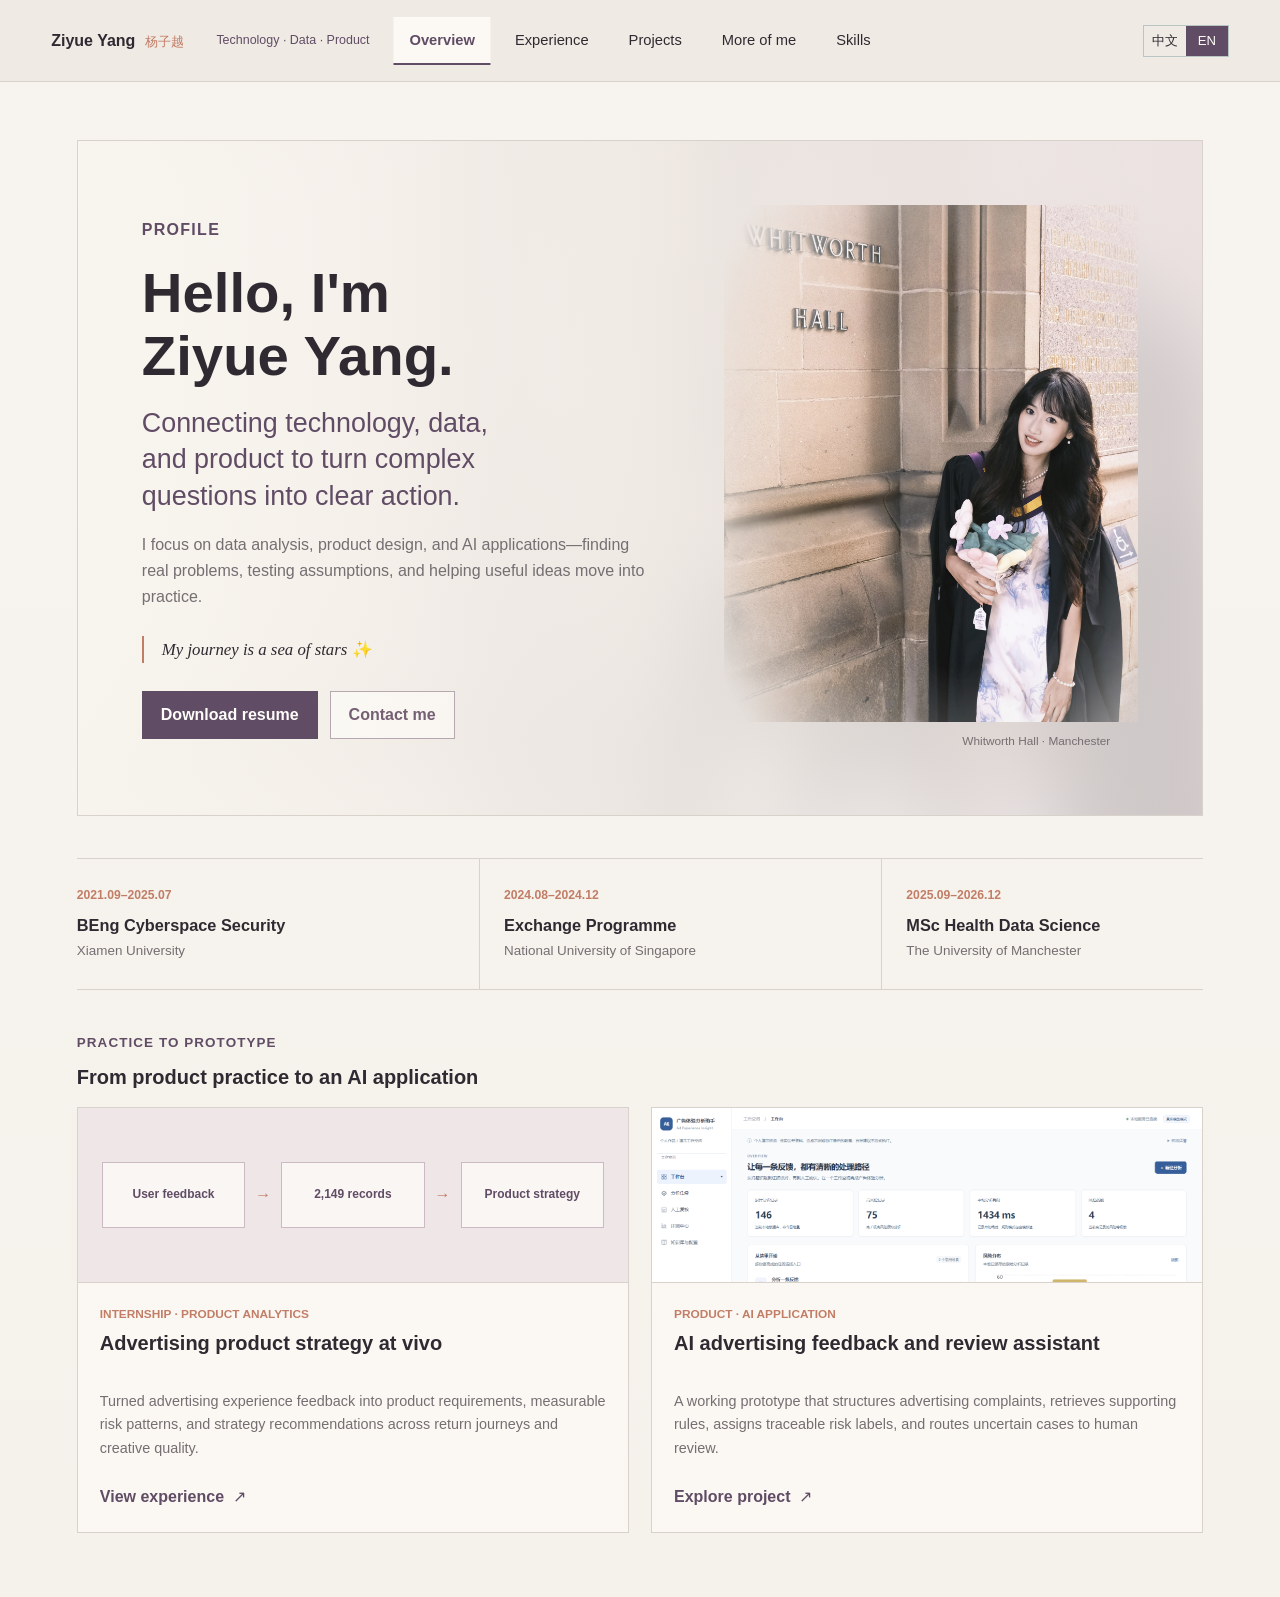
==== index.html @ f7ac64da "Publish personal portfolio" ====
<!doctype html>
<html lang="en">
<head>
  <meta charset="utf-8">
  <meta name="viewport" content="width=device-width, initial-scale=1">
  <meta name="description" content="Ziyue Yang's bilingual portfolio in data science, product analytics, and AI applications.">
  <title>Ziyue Yang | Data & Product Portfolio</title>
  <link rel="stylesheet" href="styles.css?v=20261111-6">
</head>
<body>
  <a class="skip-link" href="#main" data-i18n="skip">Skip to content</a>
  <div class="app-shell">
    <header class="profile-rail site-header">
      <div class="identity-block">
        <div><p class="name">Ziyue Yang</p><p class="name-zh">杨子越</p></div>
      </div>
      <p class="role" data-i18n="railRole">Technology · Data · Product</p>
      <nav class="module-nav" aria-label="Portfolio sections">
        <button class="is-active" type="button" data-view-target="overview"><span>01</span><strong data-i18n="navOverview">Overview</strong></button>
        <button type="button" data-view-target="experience"><span>02</span><strong data-i18n="navExperience">Experience</strong></button>
        <button type="button" data-view-target="projects"><span>03</span><strong data-i18n="navProjects">Projects</strong></button>
        <button type="button" data-view-target="capabilities"><span>04</span><strong data-i18n="navCapabilities">Capabilities</strong></button>
        <button type="button" data-view-target="about"><span>05</span><strong data-i18n="navAbout">Skills</strong></button>
      </nav>
      <div class="rail-footer">
        <div class="language-switch" role="group" aria-label="Language">
          <button type="button" data-language="zh">中文</button>
          <button type="button" data-language="en" class="is-active">EN</button>
        </div>
      </div>
      <button class="menu-button" type="button" aria-label="Open navigation" aria-expanded="false">Menu</button>
    </header>
    <div class="main-shell">
      <main id="main">
        <section class="view is-active" data-view="overview" aria-labelledby="overview-title">
          <div class="overview-intro">
            <div class="overview-copy">
              <p class="eyebrow" data-i18n="overviewEyebrow">Profile</p>
              <h1 id="overview-title" class="semantic-break" data-i18n="overviewTitle">Hello, I'm Ziyue Yang.</h1>
              <h2 class="hero-statement semantic-break" data-i18n="heroStatement">Connecting technology, data, and product to turn complex questions into clear action.</h2>
              <p class="lede" data-i18n="overviewLede">I focus on data analysis, product design, and AI applications—finding real problems, testing assumptions, and helping useful ideas move into practice.</p>
              <blockquote data-i18n="heroQuote">My journey is a sea of stars ✨</blockquote>
              <div class="overview-actions">
                <a class="primary-action" href="assets/Ziyue-Yang-Resume.pdf" download="Ziyue-Yang-Resume.pdf" data-i18n="downloadResume">Download resume</a>
                <button class="secondary-action" type="button" data-open-contact data-i18n="contactMe">Contact me</button>
              </div>
            </div>
            <figure class="overview-photo"><img class="overview-portrait" src="assets/manchester-graduation.jpg" alt="Ziyue Yang at Whitworth Hall, The University of Manchester" data-i18n-alt="graduationAlt"><figcaption data-i18n="graduationCaption">Whitworth Hall · Manchester</figcaption></figure>
          </div>
          <div class="education-summary" aria-label="Education">
            <article><span>2021.09–2025.07</span><h2 data-i18n="bengShort">BEng Cyberspace Security</h2><p data-i18n="xiamen">Xiamen University</p></article>
            <article><span>2024.08–2024.12</span><h2 data-i18n="exchangeShort">Exchange Programme</h2><p data-i18n="nus">National University of Singapore</p></article>
            <article><span>2025.09–2026.12</span><h2 data-i18n="mscShort">MSc Health Data Science</h2><p data-i18n="manchester">The University of Manchester</p></article>
          </div>
          <div class="section-label">
            <p class="eyebrow" data-i18n="featuredEyebrow">Featured work</p>
            <h2 data-i18n="featuredTitle">One product built, one product improved</h2>
          </div>
          <div class="project-preview-grid">
            <article class="project-preview vivo-preview">
              <div class="vivo-visual" aria-label="A simplified flow from advertising feedback to product strategy">
                <span data-i18n="vivoFlow1">User feedback</span><b>→</b><span data-i18n="vivoFlow2">2,149 records</span><b>→</b><span data-i18n="vivoFlow3">Product strategy</span>
              </div>
              <div class="preview-copy">
                <p class="project-type" data-i18n="internshipProject">Internship · Product analytics</p>
                <h3 data-i18n="vivoFeatureTitle">Advertising product strategy at vivo</h3>
                <p data-i18n="vivoFeatureText">Turned advertising experience feedback into product requirements, measurable risk patterns, and strategy recommendations across return journeys and creative quality.</p>
                <button type="button" class="text-button" data-view-jump="experience"><span data-i18n="openExperience">View experience</span><span aria-hidden="true">↗</span></button>
              </div>
            </article>
            <article class="project-preview rag-preview">
              <div class="preview-image"><img src="assets/rag-workspace-latest.png" alt="Latest workspace of the advertising experience insight assistant"></div>
              <div class="preview-copy">
                <p class="project-type" data-i18n="productProject">Product · AI application</p>
                <h3 data-i18n="ragTitleShort">AI advertising feedback and review assistant</h3>
                <p data-i18n="ragPreview">A working prototype that structures advertising complaints, retrieves supporting rules, assigns traceable risk labels, and routes uncertain cases to human review.</p>
                <button type="button" class="text-button" data-open-project="rag"><span data-i18n="openProject">Explore project</span><span aria-hidden="true">↗</span></button>
              </div>
            </article>
          </div>
        </section>
        <section class="view" data-view="experience" aria-labelledby="experience-title">
          <header class="page-heading experience-heading"><p class="eyebrow" data-i18n="navExperience">Experience</p><h1 id="experience-title" data-i18n="experienceTitle">Product work grounded in user signals and operational constraints.</h1></header>
          <div class="experience-switcher" role="tablist" aria-label="Experience categories">
            <button class="is-active" type="button" role="tab" aria-selected="true" data-experience-target="campus" data-i18n="campusTab">Campus experience</button>
            <button type="button" role="tab" aria-selected="false" data-experience-target="internships" data-i18n="internshipTab">Internship experience</button>
          </div>
          <section class="experience-panel" data-experience-panel="internships" hidden>
            <div class="experience-list">
              <article>
                <div class="experience-meta"><span>2023.07–09</span><span data-i18n="internship">Internship</span></div>
                <div><h2 data-i18n="qingyangRole">Product Intern</h2><p class="place" data-i18n="qingyangPlace">Qingyang Big Data · Gongqingcheng Qingchuang Group</p><ul><li data-i18n="qingyangPoint1">Researched facial recognition and trusted identity-verification scenarios across public safety, controlled access, banking, and retail services.</li><li data-i18n="qingyangPoint2">Translated accuracy, access efficiency, data security, and privacy requirements into collection, identity matching, feedback, and exception-handling flows.</li><li data-i18n="qingyangPoint3">Contributed to scenario fit, process design, risk controls, and deployment recommendations with reference to local policy and data-compliance requirements.</li></ul>
                  <details class="experience-gallery"><summary data-i18n="viewSceneIllustrations">View scene illustrations</summary><div class="experience-gallery-grid">
                    <figure><img src="assets/identity-verification-flow.webp" alt="Illustration of a privacy-aware identity verification workflow" loading="lazy"><figcaption data-i18n="identityFlowCaption">Trusted identity-verification workflow · scene illustration</figcaption></figure>
                    <figure><img src="assets/identity-bank-scene.webp" alt="Illustration of privacy-aware facial verification in a banking scenario" loading="lazy"><figcaption data-i18n="bankSceneCaption">Facial verification in a banking service · scene illustration</figcaption></figure>
                  </div></details>
                </div>
              </article>
              <article>
                <div class="experience-meta"><span>2025.02–06</span><span data-i18n="internship">Internship</span></div>
                <div><h2 data-i18n="vivoRole">Advertising Strategy Product Intern</h2><p class="place" data-i18n="vivoPlace">vivo Mobile Communication (Shenzhen)</p><ul><li data-i18n="vivoPoint1">Mapped the system advertising journey and helped design a one-click return mechanism across H5, Deeplink, target-app, and source-media states; produced PRDs, process maps, and strategy configurations through launch.</li><li data-i18n="vivoPoint2">Cleaned and classified 2,149 negative-feedback records, then used SQL and Excel to analyse exposure, CTR, eCPM, and feedback rate across audience, industry, promotion type, and creative dimensions.</li><li data-i18n="vivoPoint3">Contributed to creative-quality evaluation using clarity, freshness, and first-three-second appeal. During continued optimisation, 3-second video play rate rose from 34% to 40%, and S&A-quality creative exposure share from 70% to 95%.</li></ul>
                  <details class="experience-gallery"><summary data-i18n="viewInternshipPhotos">View internship photos</summary><div class="experience-gallery-grid">
                    <figure><img src="assets/internship-workstation.jpg" alt="Internship workstation" loading="lazy"><figcaption data-i18n="workstationCaption">Internship workbench</figcaption></figure>
                    <figure><img src="assets/internship-office-view.jpg" alt="City view from the office" loading="lazy"><figcaption data-i18n="officeViewCaption">A view from the office</figcaption></figure>
                  </div></details>
                </div>
              </article>
            </div>
          </section>
          <section class="experience-panel is-active" data-experience-panel="campus">
            <div class="campus-journey">
              <article class="campus-photo-card" data-campus-gallery>
                <div class="campus-photo-stage">
                  <figure class="is-active"><img src="assets/xiamen-campus-03.jpg" alt="Xiamen University campus" loading="lazy"></figure>
                  <figure><img src="assets/xiamen-campus-04.jpg" alt="Xiamen University campus scenery" loading="lazy"></figure>
                  <figure><img src="assets/xiamen-graduation.jpg" alt="Ziyue Yang at Xiamen University graduation" loading="lazy"></figure>
                  <button class="campus-photo-arrow is-prev" type="button" data-campus-prev aria-label="Previous Xiamen University photo">←</button>
                  <button class="campus-photo-arrow is-next" type="button" data-campus-next aria-label="Next Xiamen University photo">→</button>
                </div>
                <footer><h2 data-i18n="xiamenJourneyTitle">From Xiamen University School of Informatics</h2><div class="campus-photo-dots" data-campus-dots></div></footer>
              </article>
              <article class="campus-photo-card" data-campus-gallery>
                <div class="campus-photo-stage">
                  <figure class="is-active"><img src="assets/manchester-campus.jpg" alt="The University of Manchester campus" loading="lazy"></figure>
                  <figure><img src="assets/manchester-old-quad.jpg" alt="The University of Manchester Old Quad" loading="lazy"></figure>
                  <figure><img src="assets/manchester-graduation.jpg" alt="Ziyue Yang at The University of Manchester graduation" loading="lazy"></figure>
                  <button class="campus-photo-arrow is-prev" type="button" data-campus-prev aria-label="Previous Manchester photo">←</button>
                  <button class="campus-photo-arrow is-next" type="button" data-campus-next aria-label="Next Manchester photo">→</button>
                </div>
                <footer><h2 data-i18n="manchesterJourneyTitle">To The University of Manchester School of Data Science</h2><div class="campus-photo-dots" data-campus-dots></div></footer>
              </article>
            </div>
            <div class="campus-section">
              <header><p class="eyebrow" data-i18n="campusEyebrow">Campus and community</p><h2 data-i18n="campusTitle">Learning to lead, listen, and contribute</h2></header>
              <div class="campus-grid">
                <article><span>01</span><h3 data-i18n="campusLeadershipTitle">Student leadership</h3><p data-i18n="campusLeadershipText">Served as a student union department head and departmental Youth League branch department head, coordinating student work and team activities.</p></article>
                <article><span>02</span><h3 data-i18n="campusDebateTitle">Debate</h3><p data-i18n="campusDebateText">Participated as a debate team member, developing structured reasoning, rapid response, and collaborative argument building.</p></article>
                <article><span>03</span><h3 data-i18n="campusVolunteerTitle">Volunteering</h3><p data-i18n="campusVolunteerText">Completed 109 volunteer hours, including academic tutoring for secondary-school students in Haicang, Xiamen.</p></article>
                <article><span>04</span><h3 data-i18n="campusRecognitionTitle">Recognition</h3><p data-i18n="campusRecognitionText">Received first-class academic excellence scholarships for three consecutive years, plus social-practice and student-work awards.</p></article>
              </div>
            </div>
          </section>
        </section>
        <section class="view" data-view="projects" aria-labelledby="projects-title">
          <header class="page-heading projects-heading"><p class="eyebrow" data-i18n="navProjects">Projects</p><h1 id="projects-title" data-i18n="projectsTitle">From a precise question to an inspectable result.</h1><p data-i18n="projectsIntro">Each project is kept separate here: its own problem, method, evidence, and limits. Open a project to see the full reasoning and image gallery.</p></header>
          <div class="project-card-grid">
            <article class="project-entry-card">
              <figure><img src="assets/covid-three-country-overview.png" alt="Three-country COVID-19 cases and deaths overview"></figure>
              <div><span class="project-number">01</span><p class="project-type" data-i18n="researchProject">Research · Data science</p><h2 data-i18n="covidTitleShort">COVID-19 surveillance and Rₜ estimation</h2><p data-i18n="covidListText">United Kingdom, Italy, and United States · R · GAM-SEIR · sensitivity analysis · official comparison</p><button type="button" class="outline-button" data-open-project="covid" data-i18n="viewDetails">View details</button></div>
            </article>
            <article class="project-entry-card">
              <figure><img src="assets/rag-workspace-latest.png" alt="AI advertising assistant workspace"></figure>
              <div><span class="project-number">02</span><p class="project-type" data-i18n="productProject">Product · AI application</p><h2 data-i18n="ragTitleShort">AI advertising feedback and review assistant</h2><p data-i18n="ragListText">Next.js · FastAPI · SQLite · local retrieval · rules · model analysis · human review</p><button type="button" class="outline-button" data-open-project="rag" data-i18n="viewDetails">View details</button></div>
            </article>
          </div>
        </section>
        <section class="view more-view" data-view="capabilities" aria-labelledby="capabilities-title">
          <header class="page-heading compact-heading"><p class="eyebrow" data-i18n="navCapabilities">More of me</p><h1 id="capabilities-title" data-i18n="capabilitiesTitle">More of me</h1></header>

          <section class="card-draw" aria-labelledby="card-draw-title">
            <div class="card-draw-copy">
              <p class="eyebrow" data-i18n="cardEyebrow">Personality deck</p>
              <h2 id="card-draw-title" data-i18n="cardTitle">Draw a card to meet another side of me</h2>
              <p data-i18n="cardIntro">Each card is grounded in a real preference or experience. Draw again, then turn the card over for the story behind it.</p>
              <button class="draw-button" type="button" data-draw-card data-i18n="drawCard">Draw a card</button>
            </div>
            <div class="deck-stage">
              <div class="deck-stack" aria-hidden="true"><i></i><i></i><i></i></div>
              <button class="personality-card" type="button" data-personality-card aria-label="Flip personality card">
                <span class="card-face card-front"><small data-card-number>01 / 06</small><strong data-card-title>Rational, with empathy</strong><em data-i18n="flipCard">Turn over to read the story</em></span>
                <span class="card-face card-back"><small data-i18n="cardStory">The story</small><strong data-card-story>I enjoy examining a problem logically, but I care just as much about the people affected by the decision.</strong><em data-i18n="flipBack">Turn back</em></span>
              </button>
            </div>
          </section>

          <section class="world-journal" aria-labelledby="world-title">
            <div class="world-copy"><p class="eyebrow" data-i18n="worldEyebrow">Travel journal</p><h2 id="world-title" data-i18n="worldTitle">Me in every corner of the world</h2><p data-i18n="worldIntro">A future travel wall for the streets, landscapes, and encounters that continue to shape how I see the world.</p></div>
            <div class="world-layout">
              <figure class="world-visual"><img src="assets/more-of-me-line-art.png" alt="Line illustrations representing travel, swimming, music, games, quiet rainy days, and time with friends" data-i18n-alt="moreArtAlt"></figure>
              <div class="travel-categories">
                <article><span>01</span><h3 data-i18n="travelCityTitle">Cities & streets</h3><p data-i18n="travelCityText">Architecture, neighbourhoods, and everyday details observed while moving through a city.</p></article>
                <article><span>02</span><h3 data-i18n="travelNatureTitle">Sea, mountains & nature</h3><p data-i18n="travelNatureText">Open landscapes and quiet moments that make the world feel larger.</p></article>
                <article><span>03</span><h3 data-i18n="travelCultureTitle">Culture & encounters</h3><p data-i18n="travelCultureText">The people, food, stories, and cultural moments worth remembering.</p></article>
              </div>
            </div>
          </section>
        </section>
        <section class="view" data-view="about" aria-labelledby="about-title">
          <header class="page-heading skills-heading"><p class="eyebrow" data-i18n="navAbout">Skills</p><h1 id="about-title" data-i18n="skillsTitle">A practical toolkit across product, data, technology, and communication.</h1><p data-i18n="skillsIntro">A concise summary based on my resume and project work.</p></header>
          <div class="skills-grid">
            <article><span>01</span><h2 data-i18n="skillProductTitle">Product & business</h2><p data-i18n="skillProductText">Requirements analysis, PRDs, workflow and strategy design, competitor research, grey launch, effect review, and advertising experience governance.</p><div class="skill-tags"><b>PRD</b><b data-i18n="requirementsTag">Requirements</b><b data-i18n="researchTag">Research</b><b data-i18n="reviewTag">Review</b></div></article>
            <article><span>02</span><h2 data-i18n="skillDataTitle">Data & analysis</h2><p data-i18n="skillDataText">Data cleaning, metric decomposition, multidimensional analysis, visualisation, and basic statistical modelling.</p><div class="skill-tags"><b>SQL</b><b>Python</b><b>R</b><b>Excel</b><b>Tableau</b></div></article>
            <article><span>03</span><h2 data-i18n="skillTechTitle">Technical foundation</h2><p data-i18n="skillTechText">Programming and systems foundations, data structures and algorithms, machine learning, and technical collaboration.</p><div class="skill-tags"><b>C</b><b>C++</b><b>Java</b><b>ML</b></div></article>
            <article><span>04</span><h2 data-i18n="skillToolsTitle">Tools & languages</h2><p data-i18n="skillToolsText">Office productivity, process mapping, and professional English communication.</p><div class="skill-tags"><b>Office</b><b>draw.io</b><b>CET-6 · 525</b><b>IELTS · 7.0</b></div></article>
          </div>
        </section>
      </main>
    </div>
  </div>
  <div class="scroll-feedback" role="status" aria-live="polite"><span data-scroll-feedback-text></span><b data-scroll-feedback-arrow aria-hidden="true">↓</b></div>
  <dialog class="project-dialog" id="project-dialog">
    <button class="dialog-close" type="button" aria-label="Close project detail" data-close-project>×</button>
    <article class="project-detail" data-project-detail="covid">
      <header><p class="project-type" data-i18n="researchProject">Research · Data science</p><h2 data-i18n="covidDetailTitle">Estimating time-varying COVID-19 reproduction numbers</h2><p data-i18n="covidDetailLead">A master's dissertation on how surveillance data and modelling choices affect the transmission signal inferred from reported cases and deaths.</p></header>
      <div class="detail-grid"><section><h3 data-i18n="background">Background</h3><p data-i18n="covidBackground">Reported cases and deaths reflect different stages of the pandemic surveillance process. I examined whether the same GAM-SEIR framework produced comparable Rₜ trajectories from both signals.</p></section><section><h3 data-i18n="approach">Approach</h3><p data-i18n="covidApproach">I prepared OWID daily data for the UK, Italy, and the US, fitted cases and deaths separately, simulated coefficient uncertainty, compared raw and seven-day inputs, and tested curve shifts from 0 to 28 days using correlation and RMSE.</p></section><section><h3 data-i18n="evidence">Evidence</h3><p data-i18n="covidEvidence">The workflow included reporting diagnostics, a France batch-reporting case, an official UK/England reference comparison, and a supporting CFR sensitivity analysis.</p></section><section><h3 data-i18n="finding">Finding</h3><p data-i18n="covidFinding">Cases-based and deaths-derived estimates shared broad epidemic movements but differed in timing and magnitude. They provide related, non-interchangeable surveillance signals, and the selected shifts describe empirical curve alignment rather than biological delay.</p></section></div>
      <div class="detail-gallery"><button type="button" data-lightbox-src="assets/covid-three-country-overview.png"><img src="assets/covid-three-country-overview.png" alt="Three-country COVID-19 cases and deaths overview"><span data-i18n="threeCountryCaption">Cases and deaths across three countries</span></button><button type="button" data-lightbox-src="assets/covid-uk-rt-latest.png"><img src="assets/covid-uk-rt-latest.png" alt="United Kingdom cases-based and deaths-derived reproduction number estimates"><span data-i18n="ukRtCaption">United Kingdom Rₜ comparison</span></button><button type="button" data-lightbox-src="assets/covid-italy-rt.png"><img src="assets/covid-italy-rt.png" alt="Italy cases-based and deaths-derived reproduction number estimates"><span data-i18n="italyRtCaption">Italy Rₜ comparison</span></button><button type="button" data-lightbox-src="assets/covid-us-rt.png"><img src="assets/covid-us-rt.png" alt="United States cases-based and deaths-derived reproduction number estimates"><span data-i18n="usRtCaption">United States Rₜ comparison</span></button><button type="button" data-lightbox-src="assets/covid-uk-delay-latest.png"><img src="assets/covid-uk-delay-latest.png" alt="United Kingdom empirical delay sensitivity"><span data-i18n="delayCaption">Empirical alignment sensitivity</span></button><button type="button" data-lightbox-src="assets/covid-france-diagnostic-latest.png"><img src="assets/covid-france-diagnostic-latest.png" alt="France reporting diagnostic"><span data-i18n="franceCaption">France reporting-quality diagnostic</span></button><button type="button" data-lightbox-src="assets/covid-official-comparison-latest.png"><img src="assets/covid-official-comparison-latest.png" alt="United Kingdom and England official comparison"><span data-i18n="officialCaption">External UK/England reference</span></button><button type="button" data-lightbox-src="assets/covid-uk-cfr-latest.png"><img src="assets/covid-uk-cfr-latest.png" alt="United Kingdom CFR lag sensitivity"><span data-i18n="cfrCaption">Supporting CFR sensitivity</span></button></div>
    </article>
    <article class="project-detail" data-project-detail="rag">
      <header><p class="project-type" data-i18n="productProject">Product · AI application</p><h2 data-i18n="ragDetailTitle">Advertising experience insight and review assistant</h2><p data-i18n="ragDetailLead">An independent, working prototype for turning scattered advertising feedback into a traceable analysis and human-review workflow.</p></header>
      <div class="detail-grid"><section><h3 data-i18n="background">Background</h3><p data-i18n="ragBackground">Advertising complaints are often unstructured, difficult to classify consistently, and hard to connect to the evidence needed for review. The prototype explores a clearer operational workflow.</p></section><section><h3 data-i18n="approach">Approach</h3><p data-i18n="ragApproach">I defined 13 experience labels, designed single and CSV batch analysis, and combined local rule retrieval, deterministic checks, and model output. High-risk or low-confidence records enter a manual-review queue.</p></section><section><h3 data-i18n="implementation">Implementation</h3><p data-i18n="ragImplementation">The product uses Next.js, FastAPI, and SQLite, with structured records, prompt and policy management, evaluation views, review history, and safeguards for evidence checks and sensitive data.</p></section><section><h3 data-i18n="boundary">Boundary</h3><p data-i18n="ragBoundary">The current version is an independent demonstration using public rules, synthetic data, and user input. It does not connect to vivo systems or production data and does not automate enforcement decisions.</p></section></div>
      <div class="detail-gallery"><button type="button" data-lightbox-src="assets/rag-workspace-latest.png"><img src="assets/rag-workspace-latest.png" alt="AI advertising assistant workspace"><span data-i18n="ragWorkspaceCaption">Workspace and risk overview</span></button><button type="button" data-lightbox-src="assets/rag-analysis-latest.png"><img src="assets/rag-analysis-latest.png" alt="Advertising feedback analysis task"><span data-i18n="ragAnalysisCaption">Analysis task workflow</span></button><button type="button" data-lightbox-src="assets/rag-review-latest.png"><img src="assets/rag-review-latest.png" alt="Human review queue for advertising feedback"><span data-i18n="ragReviewCaption">Human-review queue and decision record</span></button><button type="button" data-lightbox-src="assets/rag-evaluation-latest.png"><img src="assets/rag-evaluation-latest.png" alt="Advertising assistant evaluation centre"><span data-i18n="ragEvaluationCaption">Evaluation centre</span></button><button type="button" data-lightbox-src="assets/rag-knowledge-latest.png"><img src="assets/rag-knowledge-latest.png" alt="Advertising policy knowledge base configuration"><span data-i18n="ragKnowledgeCaption">Knowledge base and configuration</span></button></div>
    </article>
  </dialog>
  <dialog class="image-lightbox" id="image-lightbox" aria-label="Expanded image">
    <div class="lightbox-toolbar"><button type="button" data-zoom-out aria-label="Zoom out">−</button><button type="button" data-zoom-reset aria-label="Actual size">100%</button><button type="button" data-zoom-in aria-label="Zoom in">＋</button><button type="button" data-zoom-fit aria-label="Fit image to window" data-i18n="fitWindow">Fit</button><span data-zoom-value>Fit</span><button class="lightbox-close" type="button" aria-label="Close enlarged image">×</button></div>
    <div class="lightbox-stage"><img src="" alt=""></div><p></p>
  </dialog>
  <dialog class="contact-dialog" id="contact-dialog" aria-labelledby="contact-title">
    <button class="dialog-close" type="button" aria-label="Close contact details" data-close-contact>×</button>
    <div class="contact-card">
      <p class="eyebrow" data-i18n="contactEyebrow">Contact</p>
      <h2 id="contact-title" data-i18n="contactTitle">Let’s start a conversation.</h2>
      <p data-i18n="contactIntro">For opportunities or project discussions, email is the most reliable way to reach me.</p>
      <div class="contact-list">
        <a href="mailto:paetty@163.com"><span data-i18n="emailLabel">Email</span><strong>paetty@163.com</strong></a>
        <a href="tel:+8615979927526"><span data-i18n="phoneLabel">Phone</span><strong>+86 159 7992 7526</strong></a>
        <div><span data-i18n="wechatLabel">WeChat</span><strong data-i18n="wechatValue">Available by email request</strong></div>
      </div>
      <p class="social-note" data-i18n="socialNote">GitHub and Douyin links can be added after the account URLs are confirmed.</p>
    </div>
  </dialog>
  <script src="app.js?v=20261111-6"></script>
</body>
</html>
---- styles.css ----
:root {
  --ink: #28232b;
  --muted: #6f6569;
  --line: #d9cec6;
  --paper: #f4efe9;
  --panel: #fbf8f4;
  --sage: #756385;
  --sage-deep: #57436b;
  --rose: #ae786f;
  --blue: #6f7f88;
  --white: #fff;
  --rail: 274px;
}

* { box-sizing: border-box; }
html { scroll-behavior: smooth; }
body {
  margin: 0;
  min-width: 0;
  color: var(--ink);
  background: var(--paper);
  font-family: "DM Sans", "Noto Sans SC", sans-serif;
  font-size: 16px;
  line-height: 1.62;
  letter-spacing: 0;
}
button, input, textarea, select { font: inherit; }
button { color: inherit; }
img { display: block; max-width: 100%; }
h1, h2, h3, p { margin-top: 0; }
h1, h2, h3 { line-height: 1.2; letter-spacing: 0; }

.skip-link {
  position: fixed;
  z-index: 100;
  top: 10px;
  left: 10px;
  padding: 8px 12px;
  color: var(--white);
  background: var(--ink);
  transform: translateY(-160%);
}
.skip-link:focus { transform: none; }

.app-shell { min-height: 100vh; }
.profile-rail {
  position: fixed;
  inset: 0 auto 0 0;
  z-index: 10;
  width: var(--rail);
  min-height: 100vh;
  padding: 32px 28px 24px;
  border-right: 1px solid var(--line);
  background: #eee7e1;
  display: flex;
  flex-direction: column;
}
.identity-block { display: block; }
.identity-block img {
  width: 64px;
  height: 78px;
  object-fit: cover;
  object-position: center 20%;
}
.identity-block p { margin: 0; }
.name { font-weight: 700; font-size: 1.05rem; }
.name-zh { color: var(--rose); font-size: .9rem; }
.role {
  margin: 24px 0 28px;
  max-width: 190px;
  color: var(--muted);
  font-size: .9rem;
}
.module-nav { display: grid; gap: 3px; }
.module-nav button {
  width: 100%;
  min-height: 44px;
  padding: 0 10px;
  border: 0;
  border-left: 2px solid transparent;
  background: transparent;
  display: grid;
  grid-template-columns: 32px 1fr;
  align-items: center;
  text-align: left;
  cursor: pointer;
}
.module-nav button span { color: #8a9693; font-size: .74rem; }
.module-nav button strong { font-weight: 500; }
.module-nav button:hover { background: rgba(255,255,255,.48); }
.module-nav button.is-active {
  border-left-color: var(--sage-deep);
  color: var(--sage-deep);
  background: rgba(255,255,255,.7);
}
.module-nav button.is-active strong { font-weight: 700; }
.rail-footer { margin-top: auto; }
.language-switch {
  width: fit-content;
  display: flex;
  border: 1px solid #bfc5c0;
}
.language-switch button {
  min-width: 50px;
  height: 32px;
  border: 0;
  background: transparent;
  cursor: pointer;
  font-size: .82rem;
}
.language-switch button.is-active { color: var(--white); background: var(--sage-deep); }
.rail-footer p { margin: 14px 0 0; color: var(--muted); font-size: .76rem; }

.main-shell { margin-left: var(--rail); min-height: 100vh; }
.topbar {
  height: 58px;
  padding: 0 clamp(28px, 5vw, 72px);
  border-bottom: 1px solid var(--line);
  display: flex;
  align-items: center;
  justify-content: space-between;
  color: var(--muted);
  background: rgba(244,239,233,.96);
}
.topbar p, .topbar span { margin: 0; font-size: .78rem; }
.menu-button { display: none; }
main { min-height: calc(100vh - 58px); }

.view {
  display: none;
  min-height: calc(100vh - 58px);
  padding: clamp(40px, 5vw, 72px) clamp(28px, 6vw, 88px) 64px;
  animation: view-in .25s ease;
}
.view.is-active { display: block; }
@keyframes view-in { from { opacity: 0; transform: translateY(5px); } to { opacity: 1; transform: none; } }

.eyebrow {
  margin-bottom: 11px;
  color: var(--sage-deep);
  font-size: .76rem;
  font-weight: 700;
  text-transform: uppercase;
}
.overview-intro {
  display: grid;
  grid-template-columns: minmax(0, 1fr) 180px;
  gap: clamp(34px, 6vw, 84px);
  align-items: center;
  max-width: 1020px;
}
.overview-intro h1, .page-heading h1 {
  margin-bottom: 22px;
  max-width: 760px;
  font-size: clamp(2.05rem, 4.1vw, 3.8rem);
  font-weight: 600;
}
.overview-intro h1 { max-width: 820px; }
.lede {
  max-width: 700px;
  margin-bottom: 0;
  color: var(--muted);
  font-size: 1.05rem;
}
.overview-portrait {
  width: 180px;
  aspect-ratio: 4 / 5;
  object-fit: cover;
  object-position: center 18%;
  border: 1px solid var(--line);
}
.education-summary {
  margin-top: 42px;
  display: grid;
  grid-template-columns: 1.25fr 1.25fr 1fr;
  border-top: 1px solid var(--line);
  border-bottom: 1px solid var(--line);
}
.education-summary article { min-height: 130px; padding: 22px 24px 18px 0; }
.education-summary article + article { padding-left: 24px; border-left: 1px solid var(--line); }
.education-summary span { color: var(--rose); font-size: .76rem; font-weight: 700; }
.education-summary h2 { margin: 9px 0 4px; font-size: 1.02rem; }
.education-summary p { margin: 0; color: var(--muted); font-size: .84rem; }
.section-label { margin: 42px 0 18px; }
.section-label h2 { margin: 0; font-size: 1.25rem; }
.project-preview-grid { display: grid; grid-template-columns: repeat(2, minmax(0, 1fr)); gap: 22px; }
.project-preview {
  min-width: 0;
  border: 1px solid var(--line);
  background: var(--panel);
}
.preview-image { height: 175px; overflow: hidden; border-bottom: 1px solid var(--line); background: var(--white); }
.preview-image img { width: 100%; height: 100%; object-fit: cover; object-position: top; }
.covid-preview .preview-image img { object-fit: contain; padding: 12px; }
.vivo-visual {
  height: 175px;
  padding: 24px;
  border-bottom: 1px solid var(--line);
  background: #eee6e7;
  display: grid;
  grid-template-columns: 1fr auto 1fr auto 1fr;
  gap: 10px;
  align-items: center;
}
.vivo-visual span {
  min-height: 66px;
  padding: 12px 8px;
  border: 1px solid #cbbac3;
  background: rgba(255,253,249,.72);
  display: grid;
  place-items: center;
  color: var(--sage-deep);
  font-size: .75rem;
  font-weight: 700;
  text-align: center;
}
.vivo-visual b { color: var(--rose); font-weight: 500; }
.preview-copy { padding: 22px; }
.project-type { margin-bottom: 7px; color: var(--rose); font-size: .74rem; font-weight: 700; text-transform: uppercase; }
.preview-copy h3 { min-height: 49px; margin-bottom: 10px; font-size: 1.25rem; }
.preview-copy > p:not(.project-type) { min-height: 76px; margin-bottom: 18px; color: var(--muted); font-size: .9rem; }
.text-button {
  padding: 0;
  border: 0;
  background: transparent;
  display: inline-flex;
  gap: 9px;
  align-items: center;
  color: var(--sage-deep);
  font-weight: 700;
  cursor: pointer;
}
.text-button:hover { text-decoration: underline; }

.page-heading { max-width: 900px; margin-bottom: 54px; }
.page-heading > p:last-child:not(.eyebrow) { max-width: 720px; color: var(--muted); }
.experience-list, .project-list { border-top: 1px solid var(--line); }
.experience-list article {
  display: grid;
  grid-template-columns: 190px minmax(0, 1fr);
  gap: 30px;
  padding: 32px 0;
  border-bottom: 1px solid var(--line);
}
.experience-meta { display: flex; flex-direction: column; color: var(--muted); font-size: .8rem; }
.experience-meta span:first-child { margin-bottom: 6px; color: var(--rose); font-weight: 700; }
.experience-list h2 { margin-bottom: 6px; font-size: 1.35rem; }
.place { color: var(--sage-deep); font-weight: 600; }
.experience-list ul { max-width: 900px; margin: 16px 0 0; padding-left: 1.1rem; color: var(--muted); }
.experience-list li + li { margin-top: 10px; }
.campus-section { margin-top: 58px; }
.campus-section > header { margin-bottom: 22px; }
.campus-section > header h2 { margin: 0; font-size: 1.35rem; }
.campus-grid {
  display: grid;
  grid-template-columns: repeat(4, minmax(0, 1fr));
  border-top: 1px solid var(--line);
  border-left: 1px solid var(--line);
}
.campus-grid article {
  min-height: 220px;
  padding: 22px;
  border-right: 1px solid var(--line);
  border-bottom: 1px solid var(--line);
}
.campus-grid span { color: var(--rose); font-size: .75rem; font-weight: 700; }
.campus-grid h3 { margin: 28px 0 10px; font-size: 1.05rem; }
.campus-grid p { margin: 0; color: var(--muted); font-size: .86rem; }

.project-list article {
  display: grid;
  grid-template-columns: 70px minmax(0, 1fr) auto;
  gap: 28px;
  align-items: center;
  min-height: 190px;
  padding: 28px 0;
  border-bottom: 1px solid var(--line);
}
.project-number { color: var(--rose); font-size: 1.8rem; }
.project-list h2 { margin-bottom: 10px; font-size: 1.45rem; }
.project-list p:not(.project-type) { margin: 0; color: var(--muted); }
.outline-button {
  min-width: 114px;
  height: 40px;
  padding: 0 16px;
  border: 1px solid var(--sage);
  background: transparent;
  color: var(--sage-deep);
  cursor: pointer;
}
.outline-button:hover { color: var(--white); background: var(--sage-deep); }

.capability-grid { display: grid; grid-template-columns: repeat(2, minmax(0, 1fr)); border-top: 1px solid var(--line); border-left: 1px solid var(--line); }
.capability-grid article { min-height: 245px; padding: 28px; border-right: 1px solid var(--line); border-bottom: 1px solid var(--line); }
.capability-grid span { color: var(--rose); font-size: .78rem; font-weight: 700; }
.capability-grid h2 { margin: 28px 0 12px; font-size: 1.35rem; }
.capability-grid p { max-width: 470px; margin: 0; color: var(--muted); }

.more-view { overflow: hidden; }
.more-heading {
  max-width: none;
  display: grid;
  grid-template-columns: minmax(0, 1fr) minmax(280px, 420px);
  gap: 46px;
  align-items: center;
}
.more-heading > div > p:last-child { max-width: 680px; color: var(--muted); }
.more-heading img {
  width: 100%;
  max-height: 245px;
  object-fit: contain;
  filter: saturate(.8) contrast(.9);
}
.card-draw {
  margin-top: 26px;
  padding: clamp(26px, 4vw, 46px);
  border: 1px solid var(--line);
  background: linear-gradient(135deg, #f1ebe7 0%, #ece3e8 100%);
  display: grid;
  grid-template-columns: minmax(0, .9fr) minmax(330px, 1.1fr);
  gap: 48px;
  align-items: center;
}
.card-draw-copy { max-width: 480px; }
.card-draw-copy h2 { margin-bottom: 14px; font-size: 1.65rem; }
.card-draw-copy > p:not(.eyebrow) { color: var(--muted); }
.draw-button {
  min-width: 120px;
  height: 42px;
  margin-top: 10px;
  padding: 0 18px;
  border: 1px solid var(--sage-deep);
  color: var(--white);
  background: var(--sage-deep);
  cursor: pointer;
}
.draw-button:hover { background: #4d3c52; }
.deck-stage { position: relative; min-height: 330px; display: grid; place-items: center; perspective: 1100px; }
.deck-stack { position: absolute; width: min(310px, 76%); height: 270px; transform: rotate(-5deg) translate(-14px, 4px); }
.deck-stack i { position: absolute; inset: 0; border: 1px solid #c5b6bf; background: #f7f2ef; }
.deck-stack i:nth-child(1) { transform: translate(-12px, 10px); }
.deck-stack i:nth-child(2) { transform: translate(-6px, 5px); }
.personality-card {
  position: relative;
  z-index: 2;
  width: min(330px, 84%);
  height: 286px;
  padding: 0;
  border: 0;
  background: transparent;
  cursor: pointer;
  transform-style: preserve-3d;
  transition: transform .55s ease;
}
.personality-card.is-flipped { transform: rotateY(180deg); }
.personality-card.is-drawing { animation: draw-card .28s ease; }
@keyframes draw-card { 0% { transform: translateY(0) rotate(0); } 50% { transform: translateY(-18px) rotate(2deg); } 100% { transform: translateY(0) rotate(0); } }
.card-face {
  position: absolute;
  inset: 0;
  padding: 28px;
  border: 1px solid #b9a8b2;
  backface-visibility: hidden;
  display: flex;
  flex-direction: column;
  align-items: flex-start;
  text-align: left;
  box-shadow: 0 16px 34px rgba(72,53,68,.12);
}
.card-front { background: #f8f5ef; }
.card-front::after {
  content: "✦";
  position: absolute;
  right: 25px;
  bottom: 20px;
  color: var(--rose);
  font-size: 2.4rem;
  font-style: normal;
}
.card-back { background: #eadfe5; transform: rotateY(180deg); }
.card-face small { color: var(--rose); font-size: .72rem; font-weight: 700; text-transform: uppercase; }
.card-face strong { margin-top: 54px; max-width: 250px; font-size: 1.55rem; line-height: 1.25; }
.card-back strong { margin-top: 28px; color: var(--ink); font-size: 1rem; font-weight: 500; line-height: 1.55; }
.card-face em { margin-top: auto; color: var(--muted); font-size: .74rem; font-style: normal; }

.growth-story { margin-top: 62px; }
.growth-story > header { margin-bottom: 22px; }
.growth-story > header h2 { margin: 0; font-size: 1.5rem; }
.chapter-tabs { display: grid; grid-template-columns: repeat(5, minmax(0, 1fr)); border-top: 1px solid var(--line); border-left: 1px solid var(--line); }
.chapter-tabs button {
  min-height: 96px;
  padding: 16px;
  border: 0;
  border-right: 1px solid var(--line);
  border-bottom: 1px solid var(--line);
  background: transparent;
  display: flex;
  flex-direction: column;
  align-items: flex-start;
  justify-content: space-between;
  text-align: left;
  cursor: pointer;
}
.chapter-tabs span { color: var(--rose); font-size: .72rem; }
.chapter-tabs strong { font-size: .86rem; font-weight: 500; }
.chapter-tabs button:hover { background: rgba(255,255,255,.48); }
.chapter-tabs button.is-active { color: var(--white); background: var(--sage-deep); }
.chapter-tabs button.is-active span { color: #e6c8bf; }
.chapter-panels { min-height: 270px; padding: clamp(28px, 5vw, 54px); border: 1px solid var(--line); border-top: 0; background: var(--panel); }
.chapter-panels article { display: none; max-width: 820px; }
.chapter-panels article.is-active { display: block; animation: view-in .25s ease; }
.chapter-panels span { color: var(--rose); font-size: .78rem; font-weight: 700; }
.chapter-panels h3 { margin: 22px 0 14px; font-size: 1.55rem; }
.chapter-panels p { margin: 0; color: var(--muted); font-size: 1rem; }

.about-heading { margin-bottom: 40px; }
.about-layout { display: grid; grid-template-columns: minmax(0, 1.3fr) minmax(270px, .7fr); gap: 70px; }
.about-story { max-width: 760px; color: var(--muted); font-size: 1.02rem; }
.about-story p:first-child { color: var(--ink); font-size: 1.14rem; }
.about-story p + p { margin-top: 24px; }
.about-facts { margin: 0; border-top: 1px solid var(--line); }
.about-facts div { padding: 20px 0; border-bottom: 1px solid var(--line); }
.about-facts dt { color: var(--rose); font-size: .75rem; font-weight: 700; text-transform: uppercase; }
.about-facts dd { margin: 7px 0 0; color: var(--muted); }

dialog { border: 0; }
dialog::backdrop { background: rgba(26,34,36,.6); backdrop-filter: blur(3px); }
.project-dialog {
  width: min(1120px, calc(100vw - 44px));
  max-height: calc(100vh - 44px);
  margin: 22px auto;
  padding: 0;
  color: var(--ink);
  background: var(--paper);
  overflow: auto;
}
.dialog-close {
  position: sticky;
  z-index: 3;
  top: 16px;
  float: right;
  width: 38px;
  height: 38px;
  margin: 16px 16px 0 0;
  border: 1px solid var(--line);
  background: var(--panel);
  font-size: 1.4rem;
  cursor: pointer;
}
.project-detail { display: none; padding: 58px clamp(28px, 5vw, 66px) 60px; }
.project-detail.is-active { display: block; }
.project-detail > header { max-width: 800px; margin-bottom: 36px; }
.project-detail > header h2 { margin-bottom: 14px; font-size: clamp(1.8rem, 4vw, 3rem); }
.project-detail > header > p:last-child { color: var(--muted); font-size: 1rem; }
.detail-grid { display: grid; grid-template-columns: repeat(2, minmax(0, 1fr)); border-top: 1px solid var(--line); border-left: 1px solid var(--line); }
.detail-grid section { min-height: 190px; padding: 24px; border-right: 1px solid var(--line); border-bottom: 1px solid var(--line); }
.detail-grid h3 { margin-bottom: 10px; color: var(--sage-deep); font-size: .86rem; text-transform: uppercase; }
.detail-grid p { margin: 0; color: var(--muted); font-size: .9rem; }
.detail-gallery { margin-top: 38px; display: grid; grid-template-columns: repeat(3, minmax(0, 1fr)); gap: 16px; }
.detail-gallery button {
  min-width: 0;
  padding: 0;
  border: 1px solid var(--line);
  background: var(--panel);
  text-align: left;
  cursor: zoom-in;
}
.detail-gallery img { width: 100%; height: 168px; object-fit: cover; object-position: top; background: var(--white); }
.project-detail[data-project-detail="covid"] .detail-gallery img { object-fit: contain; padding: 8px; }
.detail-gallery span { display: block; min-height: 52px; padding: 13px; color: var(--muted); font-size: .78rem; }
.detail-gallery button:hover { border-color: var(--sage); }

.image-lightbox {
  width: min(96vw, 1560px);
  height: 94vh;
  padding: 0;
  background: #181c1d;
  color: var(--white);
  overflow: hidden;
}
.lightbox-toolbar {
  height: 54px;
  padding: 0 14px;
  display: flex;
  gap: 8px;
  align-items: center;
  background: #242a2b;
}
.lightbox-toolbar button {
  min-width: 38px;
  height: 34px;
  padding: 0 10px;
  border: 1px solid #556062;
  color: var(--white);
  background: transparent;
  cursor: pointer;
}
.lightbox-toolbar .lightbox-close { position: static; margin-left: auto; font-size: 1.2rem; }
.lightbox-toolbar span { color: #c7cecc; font-size: .8rem; }
.lightbox-stage {
  height: calc(94vh - 92px);
  overflow: auto;
  display: grid;
  place-items: center;
}
.lightbox-stage img { max-width: none; max-height: none; transform-origin: center; }
.image-lightbox > p { height: 38px; margin: 0; padding: 8px 16px; color: #c7cecc; font-size: .8rem; text-align: center; }

/* First runnable portfolio refresh: graduation-led visual system, contact, skills, and guided flow. */
.overview-intro {
  grid-template-columns: minmax(0, 1fr) minmax(260px, 360px);
  max-width: 1180px;
  padding: clamp(24px, 4vw, 48px);
  border: 1px solid var(--line);
  background:
    radial-gradient(circle at 88% 12%, rgba(117, 99, 133, .18), transparent 34%),
    linear-gradient(135deg, #f8f1eb 0%, #eee5df 58%, #e8dfe4 100%);
}
.overview-photo { margin: 0; }
.overview-portrait {
  width: 100%;
  aspect-ratio: 4 / 5;
  border: 0;
  border-radius: 2px;
  object-position: 62% 38%;
  box-shadow: 0 18px 42px rgba(48, 35, 52, .18);
}
.overview-photo figcaption {
  margin-top: 10px;
  color: var(--muted);
  font-size: .74rem;
  text-align: right;
}
.overview-actions { margin-top: 28px; display: flex; flex-wrap: wrap; gap: 12px; }
.primary-action,
.secondary-action {
  min-height: 44px;
  padding: 10px 18px;
  border: 1px solid var(--sage-deep);
  display: inline-flex;
  align-items: center;
  justify-content: center;
  font-weight: 700;
  text-decoration: none;
  cursor: pointer;
}
.primary-action { color: var(--white); background: var(--sage-deep); }
.secondary-action { color: var(--sage-deep); background: rgba(255,255,255,.45); }
.primary-action:hover { background: #443154; }
.secondary-action:hover { background: var(--white); }

.experience-moments { margin-top: 58px; }
.experience-moments > header { margin-bottom: 20px; }
.experience-moments > header h2 { margin: 0; font-size: 1.35rem; }
.moments-grid { display: grid; grid-template-columns: repeat(4, minmax(0, 1fr)); gap: 14px; }
.moments-grid figure { margin: 0; border: 1px solid var(--line); background: var(--panel); overflow: hidden; }
.moments-grid img { width: 100%; height: 230px; object-fit: cover; cursor: zoom-in; }
.moments-grid figure:nth-child(1) img { object-position: center; }
.moments-grid figure:nth-child(2) img { object-position: 50% 50%; }
.moments-grid figure:nth-child(3) img { object-position: center; }
.moments-grid figure:nth-child(4) img { object-position: 50% 35%; }
.moments-grid figcaption { padding: 12px 14px; color: var(--muted); font-size: .8rem; }

.skills-heading { margin-bottom: 30px; }
.skills-grid {
  padding: clamp(18px, 3vw, 34px);
  display: grid;
  grid-template-columns: repeat(2, minmax(0, 1fr));
  gap: 20px;
  background: linear-gradient(135deg, #edc6c3 0%, #f4d6c4 55%, #e8e2bd 100%);
}
.skills-grid article {
  min-height: 250px;
  padding: 28px;
  border: 1px solid rgba(255,255,255,.5);
  border-radius: 18px;
  background: rgba(255,255,255,.7);
  box-shadow: 0 12px 36px rgba(83, 57, 64, .08);
}
.skills-grid article > span { color: var(--rose); font-size: .76rem; font-weight: 700; }
.skills-grid h2 { margin: 24px 0 12px; font-size: 1.3rem; }
.skills-grid p { max-width: 560px; color: var(--muted); font-size: .9rem; }
.skill-tags { margin-top: 22px; display: flex; flex-wrap: wrap; gap: 9px; }
.skill-tags b { padding: 7px 11px; color: #41464d; background: #dce8eb; font-size: .76rem; font-weight: 500; }

.next-view-card {
  width: 100%;
  min-height: 112px;
  margin-top: 68px;
  padding: 22px 26px;
  border: 1px solid var(--line);
  background: linear-gradient(100deg, rgba(255,255,255,.58), rgba(117,99,133,.12));
  display: grid;
  grid-template-columns: 1fr auto;
  grid-template-rows: auto auto;
  column-gap: 20px;
  align-items: center;
  text-align: left;
  cursor: pointer;
}
.next-view-card span { color: var(--muted); font-size: .75rem; text-transform: uppercase; }
.next-view-card strong { font-size: 1.3rem; }
.next-view-card b { grid-column: 2; grid-row: 1 / span 2; color: var(--sage-deep); font-size: 1.9rem; font-weight: 400; }
.next-view-card:hover { border-color: var(--sage); background: linear-gradient(100deg, var(--panel), rgba(117,99,133,.2)); }

.contact-dialog {
  width: min(620px, calc(100vw - 36px));
  max-height: calc(100vh - 36px);
  padding: 0;
  color: var(--ink);
  background: var(--paper);
}
.contact-card { padding: 54px clamp(24px, 6vw, 54px) 46px; }
.contact-card h2 { margin-bottom: 12px; font-size: clamp(1.7rem, 4vw, 2.5rem); }
.contact-card > p:not(.eyebrow) { color: var(--muted); }
.contact-list { margin-top: 30px; border-top: 1px solid var(--line); }
.contact-list a,
.contact-list div {
  min-height: 74px;
  padding: 15px 0;
  border-bottom: 1px solid var(--line);
  display: flex;
  gap: 18px;
  align-items: center;
  justify-content: space-between;
  color: inherit;
  text-decoration: none;
}
.contact-list a:hover strong { color: var(--sage-deep); text-decoration: underline; }
.contact-list span { color: var(--rose); font-size: .76rem; font-weight: 700; text-transform: uppercase; }
.contact-list strong { text-align: right; overflow-wrap: anywhere; }
.social-note { margin: 24px 0 0; font-size: .78rem; }

@media (max-width: 980px) {
  :root { --rail: 226px; }
  .profile-rail { padding: 24px 20px; }
  .overview-intro { grid-template-columns: 1fr 140px; }
  .overview-portrait { width: 140px; }
  .education-summary { grid-template-columns: 1fr; }
  .education-summary article { min-height: 0; padding: 16px 0; }
  .education-summary article + article { padding-left: 0; border-left: 0; border-top: 1px solid var(--line); }
  .project-preview-grid, .about-layout { grid-template-columns: 1fr; }
  .campus-grid { grid-template-columns: repeat(2, minmax(0, 1fr)); }
  .more-heading { grid-template-columns: 1fr; }
  .more-heading img { max-width: 560px; }
  .card-draw { grid-template-columns: 1fr; }
  .chapter-tabs { grid-template-columns: repeat(5, minmax(110px, 1fr)); overflow-x: auto; }
  .preview-copy h3, .preview-copy > p:not(.project-type) { min-height: 0; }
  .detail-gallery { grid-template-columns: repeat(2, minmax(0, 1fr)); }
  .moments-grid { grid-template-columns: repeat(2, minmax(0, 1fr)); }
}

@media (max-width: 720px) {
  :root { --rail: 0px; }
  .profile-rail {
    inset: 58px 0 0 0;
    width: 100%;
    min-height: calc(100vh - 58px);
    transform: translateX(-105%);
    transition: transform .25s ease;
  }
  body.nav-open .profile-rail { transform: none; }
  .main-shell { margin-left: 0; }
  .topbar { position: sticky; z-index: 12; top: 0; height: 58px; padding: 0 18px; background: var(--paper); }
  .topbar span { display: none; }
  .menu-button { display: block; padding: 4px 8px; border: 1px solid var(--line); background: transparent; }
  .view { padding: 32px 18px 48px; }
  .overview-intro { grid-template-columns: 1fr; }
  .overview-photo { width: min(100%, 330px); order: -1; }
  .overview-portrait { width: 100%; }
  .overview-intro h1, .page-heading h1 { font-size: 2rem; }
  .project-preview-grid, .capability-grid, .detail-grid { grid-template-columns: 1fr; }
  .campus-grid { grid-template-columns: 1fr; }
  .campus-grid article { min-height: 180px; }
  .more-heading img { max-height: 180px; }
  .card-draw { padding: 24px 16px; gap: 22px; }
  .deck-stage { min-height: 315px; }
  .personality-card { width: min(310px, 88%); }
  .chapter-tabs { display: flex; }
  .chapter-tabs button { flex: 0 0 132px; }
  .chapter-panels { min-height: 330px; }
  .experience-list article { grid-template-columns: 1fr; gap: 14px; }
  .project-list article { grid-template-columns: 48px 1fr; gap: 14px; align-items: start; }
  .project-list .outline-button { grid-column: 2; width: fit-content; }
  .capability-grid article { min-height: 190px; }
  .about-layout { gap: 38px; }
  .project-dialog { width: 100vw; max-height: 100vh; height: 100vh; margin: 0; }
  .project-detail { padding: 50px 18px 40px; }
  .detail-gallery { grid-template-columns: 1fr; }
  .detail-gallery img { height: auto; aspect-ratio: 16 / 10; }
  .moments-grid, .skills-grid { grid-template-columns: 1fr; }
  .moments-grid img { height: 260px; }
  .skills-grid { padding: 14px; }
  .skills-grid article { min-height: 0; padding: 22px; }
  .contact-list a, .contact-list div { align-items: flex-start; flex-direction: column; gap: 4px; }
  .contact-list strong { text-align: left; }
}

@media (prefers-reduced-motion: reduce) {
  *, *::before, *::after { scroll-behavior: auto !important; animation: none !important; transition: none !important; }
}

/* Round two: horizontal navigation, balanced type, focused experience panels, and travel journal. */
:root { --rail: 0px; --header-height: 82px; }
html { scroll-padding-top: var(--header-height); }
h1, h2, h3 { text-wrap: balance; }
html[lang="zh"] h1,
html[lang="zh"] h2,
html[lang="zh"] h3 { line-break: strict; word-break: normal; }

.profile-rail {
  position: sticky;
  inset: auto;
  top: 0;
  z-index: 30;
  width: 100%;
  min-height: 0;
  height: var(--header-height);
  padding: 0 clamp(24px, 4vw, 64px);
  border-right: 0;
  border-bottom: 1px solid var(--line);
  background: rgba(244,239,233,.94);
  backdrop-filter: blur(18px);
  display: grid;
  grid-template-columns: auto auto minmax(460px, 1fr) auto auto;
  gap: clamp(18px, 2.5vw, 38px);
  align-items: center;
  transform: none;
}
.identity-block { display: block; white-space: nowrap; }
.identity-block > div { display: flex; gap: 10px; align-items: baseline; }
.name { font-size: 1rem; }
.name-zh { font-size: .8rem; }
.role { margin: 0; max-width: none; color: var(--sage-deep); font-size: .78rem; white-space: nowrap; }
.module-nav { display: flex; gap: 4px; justify-self: center; }
.module-nav button {
  width: auto;
  min-height: 42px;
  padding: 0 12px;
  border-left: 0;
  border-bottom: 2px solid transparent;
  display: block;
  white-space: nowrap;
}
.module-nav button span { display: none; }
.module-nav button strong { font-size: .82rem; }
.module-nav button.is-active { border-left-color: transparent; border-bottom-color: var(--sage-deep); }
.rail-footer { margin: 0; }
.rail-footer > p { display: none; }
.language-switch button { min-width: 42px; height: 30px; }
.menu-button { display: none; }
.main-shell { margin-left: 0; }
.topbar { display: none; }
main { min-height: calc(100vh - var(--header-height)); }
.view {
  min-height: calc(100vh - var(--header-height));
  max-width: 1440px;
  margin: 0 auto;
  padding: clamp(38px, 4.5vw, 66px) clamp(24px, 6vw, 86px) 64px;
}

.eyebrow { font-size: .84rem; letter-spacing: .08em; }
.page-heading { max-width: 960px; margin-bottom: 38px; }
.page-heading h1,
.overview-intro h1 {
  max-width: 22ch;
  margin-bottom: 18px;
  font-size: clamp(2.25rem, 3.6vw, 3.75rem);
  line-height: 1.12;
  text-wrap: balance;
}
.page-heading > p:last-child:not(.eyebrow) { max-width: 760px; }

.overview-intro {
  position: relative;
  isolation: isolate;
  overflow: hidden;
  grid-template-columns: minmax(0, 1.1fr) minmax(300px, .9fr);
  min-height: 560px;
  max-width: 1280px;
  padding: clamp(34px, 5vw, 68px);
  background: #eee6e0;
}
.overview-intro::before {
  content: "";
  position: absolute;
  z-index: -2;
  inset: -10%;
  background: url("assets/manchester-graduation.jpg") 62% 38% / cover no-repeat;
  filter: blur(34px) saturate(.7);
  opacity: .3;
  transform: scale(1.08);
}
.overview-intro::after {
  content: "";
  position: absolute;
  z-index: -1;
  inset: 0;
  background: linear-gradient(90deg, rgba(248,243,238,.93) 0%, rgba(244,237,232,.79) 48%, rgba(239,230,231,.4) 100%);
}
.overview-copy { max-width: 700px; align-self: center; }
.overview-intro .eyebrow { margin-bottom: 18px; font-size: 1rem; }
.overview-intro h1 { max-width: 12ch; font-size: clamp(2.5rem, 4.4vw, 4.4rem); }
.hero-statement {
  max-width: 26ch;
  margin: 0 0 18px;
  color: var(--sage-deep);
  font-size: clamp(1.35rem, 2.1vw, 2.05rem);
  font-weight: 500;
  line-height: 1.35;
}
.lede { max-width: 620px; font-size: 1rem; }
.overview-copy blockquote {
  max-width: 520px;
  margin: 26px 0 0;
  padding-left: 18px;
  border-left: 2px solid var(--rose);
  color: var(--ink);
  font-family: Georgia, serif;
  font-size: 1.05rem;
  font-style: italic;
}
.overview-photo { width: min(100%, 430px); justify-self: end; align-self: center; }
.overview-portrait {
  aspect-ratio: 4 / 5;
  object-position: 62% 38%;
  box-shadow: none;
  -webkit-mask-image: radial-gradient(ellipse 74% 84% at 58% 51%, #000 46%, rgba(0,0,0,.78) 62%, transparent 92%);
  mask-image: radial-gradient(ellipse 74% 84% at 58% 51%, #000 46%, rgba(0,0,0,.78) 62%, transparent 92%);
}
.overview-photo figcaption { padding-right: 28px; }
.overview-actions { margin-top: 28px; }

.experience-switcher {
  width: fit-content;
  margin-bottom: 26px;
  padding: 4px;
  border: 1px solid var(--line);
  background: rgba(255,255,255,.42);
  display: flex;
  gap: 4px;
}
.experience-switcher button {
  min-width: 148px;
  min-height: 44px;
  padding: 8px 18px;
  border: 0;
  color: var(--muted);
  background: transparent;
  font-weight: 700;
  cursor: pointer;
}
.experience-switcher button.is-active { color: var(--white); background: var(--sage-deep); }
.experience-panel { animation: view-in .25s ease; }
.experience-panel[hidden] { display: none !important; }
.experience-list article { padding: 26px 0; }
.experience-gallery { margin-top: 22px; border-top: 1px solid var(--line); }
.experience-gallery summary {
  width: fit-content;
  padding: 14px 0 4px;
  color: var(--sage-deep);
  font-weight: 700;
  cursor: pointer;
  list-style: none;
}
.experience-gallery summary::-webkit-details-marker { display: none; }
.experience-gallery summary::after { content: "＋"; margin-left: 8px; color: var(--rose); }
.experience-gallery[open] summary::after { content: "－"; }
.experience-gallery-grid {
  margin-top: 16px;
  display: grid;
  grid-template-columns: repeat(2, minmax(0, 1fr));
  gap: 14px;
}
.experience-gallery-grid figure { margin: 0; border: 1px solid var(--line); background: var(--panel); overflow: hidden; }
.experience-gallery-grid img { width: 100%; aspect-ratio: 16 / 10; object-fit: cover; cursor: zoom-in; }
.experience-gallery-grid figcaption { padding: 11px 13px; color: var(--muted); font-size: .78rem; }
.experience-moments { margin-top: 0; }
.moments-grid-two { grid-template-columns: repeat(2, minmax(0, 1fr)); margin-top: 26px; }
.moments-grid-two img { height: 280px; }
.campus-section { margin-top: 0; }

.compact-heading { margin-bottom: 26px; }
.compact-heading h1 { margin: 0; font-size: clamp(2rem, 3vw, 3rem); }
.card-draw { margin-top: 0; }
.world-journal {
  margin-top: 54px;
  padding: clamp(28px, 4vw, 48px);
  border: 1px solid var(--line);
  background: linear-gradient(130deg, rgba(251,248,244,.94), rgba(232,224,228,.72));
}
.world-copy { max-width: 760px; }
.world-copy h2 { margin: 0 0 14px; font-size: clamp(1.8rem, 3vw, 2.8rem); }
.world-copy > p:last-child { color: var(--muted); }
.world-layout { margin-top: 28px; display: grid; grid-template-columns: minmax(300px, .8fr) minmax(0, 1.2fr); gap: 30px; align-items: stretch; }
.world-visual { min-height: 310px; margin: 0; padding: 24px; border: 1px solid var(--line); background: rgba(255,255,255,.54); display: grid; place-items: center; }
.world-visual img { width: 100%; max-height: 270px; object-fit: contain; }
.travel-categories { display: grid; grid-template-columns: repeat(3, minmax(0, 1fr)); border-top: 1px solid var(--line); border-left: 1px solid var(--line); }
.travel-categories article { min-height: 310px; padding: 24px; border-right: 1px solid var(--line); border-bottom: 1px solid var(--line); background: rgba(255,255,255,.38); }
.travel-categories span { color: var(--rose); font-size: .74rem; font-weight: 700; }
.travel-categories h3 { margin: 48px 0 12px; font-size: 1.05rem; }
.travel-categories p { margin: 0; color: var(--muted); font-size: .84rem; }

.skills-grid { padding: 0; gap: 18px; background: transparent; }
.skills-grid article {
  min-height: 238px;
  border: 1px solid var(--line);
  border-radius: 8px;
  background: linear-gradient(135deg, var(--panel), #efe8e4);
  box-shadow: 0 10px 28px rgba(72,55,68,.06);
}
.skill-tags b { color: var(--sage-deep); background: #e4e1e8; }
.next-view-card { margin-top: 52px; }

@media (max-width: 1120px) {
  .profile-rail { grid-template-columns: auto minmax(420px, 1fr) auto auto; gap: 14px; }
  .role { display: none; }
  .module-nav button { padding: 0 8px; }
  .module-nav button strong { font-size: .78rem; }
  .overview-intro { grid-template-columns: minmax(0, 1fr) minmax(260px, 340px); }
  .travel-categories { grid-template-columns: 1fr; }
  .travel-categories article { min-height: 150px; }
  .travel-categories h3 { margin-top: 22px; }
}

@media (max-width: 820px) {
  :root { --header-height: 68px; }
  .profile-rail {
    position: sticky;
    inset: auto;
    top: 0;
    width: 100%;
    height: var(--header-height);
    min-height: var(--header-height);
    padding: 0 18px;
    grid-template-columns: 1fr auto auto;
    transform: none;
  }
  .identity-block > div { display: block; line-height: 1.2; }
  .role { display: none; }
  .rail-footer { display: block; }
  .menu-button { display: block; padding: 6px 10px; border: 1px solid var(--line); background: transparent; }
  .module-nav {
    position: absolute;
    top: var(--header-height);
    left: 0;
    right: 0;
    display: none;
    padding: 12px 18px 18px;
    border-bottom: 1px solid var(--line);
    background: rgba(244,239,233,.98);
    box-shadow: 0 18px 28px rgba(45,35,43,.1);
  }
  body.nav-open .module-nav { display: grid; transform: none; }
  .module-nav button { width: 100%; min-height: 46px; border-bottom: 0; border-left: 2px solid transparent; text-align: left; }
  .module-nav button.is-active { border-left-color: var(--sage-deep); border-bottom-color: transparent; }
  .view { padding: 32px 18px 48px; }
  .overview-intro { grid-template-columns: 1fr; min-height: 0; padding: 28px 22px; }
  .overview-copy { max-width: none; }
  .overview-intro h1 { max-width: 14ch; font-size: clamp(2.25rem, 10vw, 3.2rem); }
  .hero-statement { max-width: none; }
  .overview-photo { width: min(100%, 390px); justify-self: center; order: initial; }
  .overview-photo figcaption { padding-right: 0; }
  .page-heading h1 { font-size: clamp(2rem, 8vw, 2.8rem); }
  .moments-grid-two, .skills-grid { grid-template-columns: 1fr; }
  .world-layout { grid-template-columns: 1fr; }
  .travel-categories { grid-template-columns: 1fr; }
  .experience-switcher { width: 100%; }
  .experience-switcher button { flex: 1; min-width: 0; }
}

/* Round three: browser-stable typography, semantic line breaks, lighter navigation cues, and project carousels. */
html { font-size: 16px; -webkit-text-size-adjust: 100%; text-size-adjust: 100%; }
body {
  font-family: "Segoe UI", "Microsoft YaHei UI", "Microsoft YaHei", "PingFang SC", Arial, sans-serif;
  font-synthesis: none;
  text-rendering: optimizeLegibility;
}
html, body { width: 100%; max-width: 100%; overflow-x: clip; }
.app-shell, .main-shell, main, .view, .overview-intro, .overview-copy { min-width: 0; max-width: 100%; }
.overview-intro { width: 100%; }
.hero-statement, .lede, .page-heading h1 { overflow-wrap: break-word; }
.semantic-break { white-space: pre-line; text-wrap: pretty; }

@media (min-width: 1121px) {
  .profile-rail { grid-template-columns: auto auto 1fr auto; }
  .module-nav {
    position: absolute;
    left: 50%;
    transform: translateX(-50%);
    gap: 8px;
  }
  .module-nav button { min-height: 48px; padding: 0 16px; }
  .module-nav button strong { font-size: .92rem; }
  .rail-footer { grid-column: 4; justify-self: end; }
}

.experience-heading { max-width: 1280px; }
.experience-heading h1 { max-width: none; font-size: clamp(2.35rem, 3.5vw, 3.65rem); }

.next-view-hint {
  width: fit-content;
  margin: 48px auto 0;
  padding: 8px 4px;
  border: 0;
  color: var(--muted);
  background: transparent;
  display: flex;
  gap: 12px;
  align-items: center;
  cursor: pointer;
  font-size: .82rem;
  letter-spacing: .08em;
}
.next-view-hint::before { content: ""; width: 42px; height: 1px; background: var(--line); }
.next-view-hint b { color: var(--sage-deep); font-size: 1rem; animation: hint-drift 1.8s ease-in-out infinite; }
.next-view-hint:hover { color: var(--sage-deep); }
@keyframes hint-drift { 0%,100% { transform: translateY(-2px); } 50% { transform: translateY(4px); } }
@media (prefers-reduced-motion: reduce) { .next-view-hint b { animation: none; } }

.project-carousel {
  position: relative;
  min-height: 500px;
  padding: 0 62px 44px;
  border: 1px solid var(--line);
  background: rgba(255,255,255,.28);
  display: grid;
  align-items: center;
}
.project-slides { min-width: 0; }
.project-slide { display: none; grid-template-columns: minmax(0, 1.18fr) minmax(310px, .82fr); gap: clamp(28px, 5vw, 72px); align-items: center; }
.project-slide.is-active { display: grid; animation: view-in .28s ease; }
.project-slide figure { min-height: 390px; margin: 0; padding: 26px; background: var(--panel); display: grid; place-items: center; }
.project-slide figure img { width: 100%; max-height: 350px; object-fit: contain; }
.project-slide-copy { max-width: 480px; }
.project-slide-copy .project-number { display: block; margin-bottom: 26px; color: var(--rose); font-size: .78rem; font-weight: 700; letter-spacing: .12em; }
.project-slide-copy h2 { margin: 0 0 16px; font-size: clamp(1.75rem, 3vw, 3rem); line-height: 1.15; }
.project-slide-copy > p:not(.project-type) { margin-bottom: 26px; color: var(--muted); }
.carousel-arrow,
.gallery-nav {
  width: 42px;
  height: 42px;
  padding: 0;
  border: 1px solid var(--line);
  border-radius: 50%;
  color: var(--sage-deep);
  background: rgba(251,248,244,.88);
  cursor: pointer;
  font-size: 1.15rem;
}
.carousel-arrow:hover,
.gallery-nav:hover { color: var(--white); background: var(--sage-deep); }
.carousel-prev { position: absolute; z-index: 2; left: 12px; top: 50%; transform: translateY(-50%); }
.carousel-next { position: absolute; z-index: 2; right: 12px; top: 50%; transform: translateY(-50%); }
.carousel-dots { position: absolute; left: 50%; bottom: 18px; transform: translateX(-50%); display: flex; gap: 9px; }
.carousel-dots button,
.gallery-dots button { width: 8px; height: 8px; padding: 0; border: 0; border-radius: 50%; background: #cfc5c3; cursor: pointer; }
.carousel-dots button.is-active,
.gallery-dots button.is-active { background: var(--sage-deep); transform: scale(1.25); }

.detail-gallery-shell { display: grid; grid-template-columns: 46px minmax(0, 1fr) 46px; gap: 14px; align-items: center; }
.detail-gallery { min-width: 0; margin: 0; display: block; }
.detail-gallery > button { display: none; width: 100%; padding: 0; border: 1px solid var(--line); background: var(--panel); }
.detail-gallery > button.is-active { display: grid; grid-template-rows: minmax(360px, 60vh) auto; }
.detail-gallery img,
.project-detail[data-project-detail="covid"] .detail-gallery img {
  width: 100%;
  height: 100%;
  max-height: 620px;
  padding: 20px;
  object-fit: contain;
  object-position: center;
  background: var(--white);
}
.detail-gallery span { display: none; }
.detail-gallery-status { margin: 16px 60px 0; display: grid; grid-template-columns: auto 1fr auto; gap: 18px; align-items: center; }
.detail-gallery-status > span { color: var(--rose); font-size: .78rem; font-weight: 700; letter-spacing: .1em; }
.detail-gallery-status p { margin: 0; color: var(--muted); }
.gallery-dots { display: flex; gap: 8px; }

@media (max-width: 1120px) {
  .module-nav { position: static; transform: none; gap: 5px; }
  .module-nav button { padding: 0 10px; }
  .module-nav button strong { font-size: .82rem; }
}

@media (max-width: 820px) {
  .module-nav { position: absolute; }
  .profile-rail { grid-template-columns: minmax(96px, 1fr) auto auto; gap: 8px; }
  .identity-block { min-width: 96px; overflow: hidden; }
  .identity-block .name { font-size: .9rem; }
  .language-switch button { min-width: 36px; }
  .menu-button { white-space: nowrap; }
  .experience-heading h1 { font-size: clamp(2rem, 8vw, 2.8rem); }
  .project-carousel { min-height: 0; padding: 52px 18px 56px; }
  .project-slide { grid-template-columns: 1fr; gap: 24px; }
  .project-slide figure { min-height: 240px; padding: 14px; }
  .project-slide figure img { max-height: 260px; }
  .carousel-prev { left: 16px; top: 24px; transform: none; }
  .carousel-next { right: 16px; top: 24px; transform: none; }
  .detail-gallery-shell { grid-template-columns: 38px minmax(0, 1fr) 38px; gap: 7px; }
  .gallery-nav { width: 36px; height: 36px; }
  .detail-gallery > button.is-active { grid-template-rows: minmax(220px, 48vh) auto; }
  .detail-gallery img,
  .project-detail[data-project-detail="covid"] .detail-gallery img { max-height: 480px; padding: 8px; }
  .detail-gallery-status { margin: 14px 44px 0; grid-template-columns: auto 1fr; }
  .gallery-dots { grid-column: 1 / -1; justify-self: center; }
  .next-view-hint { margin-top: 38px; }
}

/* Round four: full-width headings, compact menu, campus photo cards, implicit two-gesture paging. */
.skills-heading,
.projects-heading { max-width: 1320px; }
.skills-heading h1,
.projects-heading h1 { max-width: none; }

.campus-journey { margin-bottom: 34px; display: grid; grid-template-columns: repeat(2, minmax(0, 1fr)); gap: 18px; }
.campus-photo-card { min-width: 0; border: 1px solid var(--line); background: var(--panel); }
.campus-photo-stage { position: relative; min-height: 280px; overflow: hidden; background: #e9e3de; }
.campus-photo-stage figure { display: none; width: 100%; height: 280px; margin: 0; }
.campus-photo-stage figure.is-active { display: block; animation: view-in .25s ease; }
.campus-photo-stage img { width: 100%; height: 100%; object-fit: cover; cursor: zoom-in; }
.campus-photo-stage figure:nth-child(3) img { object-position: center 32%; }
.campus-photo-arrow {
  position: absolute;
  z-index: 2;
  top: 50%;
  width: 38px;
  height: 38px;
  padding: 0;
  border: 1px solid rgba(217,206,198,.9);
  border-radius: 50%;
  color: var(--sage-deep);
  background: rgba(251,248,244,.9);
  transform: translateY(-50%);
  cursor: pointer;
}
.campus-photo-arrow:hover { color: var(--white); background: var(--sage-deep); }
.campus-photo-arrow.is-prev { left: 12px; }
.campus-photo-arrow.is-next { right: 12px; }
.campus-photo-card footer { min-height: 98px; padding: 18px 20px 16px; display: flex; gap: 20px; align-items: center; justify-content: space-between; }
.campus-photo-card footer h2 { max-width: 78%; margin: 0; font-size: 1.05rem; font-weight: 600; }
.campus-photo-dots { display: flex; gap: 7px; }
.campus-photo-dots button { width: 7px; height: 7px; padding: 0; border: 0; border-radius: 50%; background: #cfc5c3; cursor: pointer; }
.campus-photo-dots button.is-active { background: var(--sage-deep); transform: scale(1.25); }
.campus-section { margin-top: 0; }

.project-card-grid { display: grid; grid-template-columns: repeat(2, minmax(0, 1fr)); gap: 20px; }
.project-entry-card { min-width: 0; border: 1px solid var(--line); background: rgba(255,255,255,.3); overflow: hidden; }
.project-entry-card figure { position: relative; z-index: 0; height: 300px; min-height: 0; margin: 0; padding: 22px; overflow: hidden; background: var(--panel); display: flex; align-items: center; justify-content: center; }
.project-entry-card figure img { display: block; width: 100%; height: 100%; min-width: 0; min-height: 0; max-width: 100%; max-height: 100%; object-fit: contain; }
.project-entry-card > div { position: relative; z-index: 1; min-height: 300px; padding: 28px; background: rgba(251,248,244,.96); display: flex; flex-direction: column; align-items: flex-start; }
.project-entry-card .project-number { margin-bottom: 18px; color: var(--rose); font-size: .78rem; font-weight: 700; letter-spacing: .12em; }
.project-entry-card h2 { margin: 0 0 14px; font-size: clamp(1.45rem, 2.2vw, 2.15rem); line-height: 1.18; }
.project-entry-card > div > p:not(.project-type) { margin-bottom: 24px; color: var(--muted); }
.project-entry-card .outline-button { margin-top: auto; }

.scroll-feedback {
  position: fixed;
  z-index: 50;
  left: 50%;
  bottom: 24px;
  min-width: 240px;
  padding: 11px 18px;
  border: 1px solid var(--line);
  border-radius: 999px;
  color: var(--muted);
  background: rgba(251,248,244,.92);
  box-shadow: 0 12px 34px rgba(54,43,53,.12);
  backdrop-filter: blur(12px);
  display: flex;
  gap: 12px;
  align-items: center;
  justify-content: center;
  opacity: 0;
  pointer-events: none;
  transform: translate(-50%, 16px);
  transition: opacity .2s ease, transform .2s ease, color .2s ease, background .2s ease;
  font-size: .84rem;
}
.scroll-feedback.is-visible { opacity: 1; transform: translate(-50%, 0); }
.scroll-feedback.is-committing { color: var(--white); border-color: var(--sage-deep); background: var(--sage-deep); }
.scroll-feedback b { font-size: 1rem; }

@media (min-width: 681px) and (max-width: 820px) {
  .overview-intro { grid-template-columns: minmax(0, 1fr) minmax(210px, 32%); gap: 18px; padding: 30px 24px; }
  .overview-photo { width: 100%; max-width: 290px; justify-self: end; align-self: stretch; }
  .overview-photo .overview-portrait { width: 100%; height: 100%; min-height: 470px; aspect-ratio: auto; object-fit: cover; }
  .overview-intro h1 { font-size: clamp(2.3rem, 6vw, 3.15rem); }
  .hero-statement { font-size: clamp(1.15rem, 2.7vw, 1.55rem); }
  .lede { font-size: .92rem; }
}

@media (max-width: 820px) {
  .module-nav {
    left: auto;
    right: 18px;
    width: min(244px, calc(100vw - 36px));
    padding: 10px;
    border: 1px solid var(--line);
    background: rgba(244,239,233,.99);
  }
  .module-nav button { padding: 0 16px; }
  .project-card-grid { grid-template-columns: 1fr; }
  .project-entry-card figure { height: 260px; }
}

@media (max-width: 680px) {
  .overview-intro { grid-template-columns: 1fr; }
  .overview-photo { width: min(100%, 390px); max-width: none; justify-self: center; }
  .overview-photo .overview-portrait { min-height: 0; height: auto; aspect-ratio: 4 / 5; }
  .campus-journey { grid-template-columns: 1fr; }
  .campus-photo-stage,
  .campus-photo-stage figure { min-height: 230px; height: 230px; }
  .campus-photo-card footer h2 { max-width: 76%; font-size: .98rem; }
  .scroll-feedback { bottom: 16px; min-width: 220px; }
  .experience-gallery-grid { grid-template-columns: 1fr; }
}

/* Refined visual direction: quiet museum warmth with restrained mauve interaction cues. */
:root {
  --ink: #2f2a31;
  --muted: #756e72;
  --line: #d9d2ca;
  --paper: #f5f1eb;
  --panel: #fbf8f3;
  --sage: #92798a;
  --sage-deep: #604c65;
  --rose: #c27d66;
  --blue: #aa9ca5;
  --white: #fffdf9;
  --teal: #9c7a89;
  --teal-deep: #755f72;
}

body { background: linear-gradient(180deg, #f7f4ef 0%, var(--paper) 100%); }
.profile-rail { background: #efeae4; }
.topbar { background: rgba(245,241,235,.96); backdrop-filter: blur(14px); }
.overview-intro::after {
  background: linear-gradient(90deg, rgba(249,246,240,.95) 0%, rgba(245,240,235,.82) 49%, rgba(235,227,232,.48) 100%);
}
.hero-statement { color: var(--sage-deep); }
.eyebrow { color: var(--sage-deep); }
.module-nav button,
.language-switch button,
.primary-action,
.secondary-action,
.outline-button,
.draw-button,
.experience-switcher button,
.campus-photo-arrow,
.gallery-nav,
.project-entry-card,
.campus-photo-card,
.skills-grid article,
.preview-card {
  transition: color .2s ease, background-color .2s ease, border-color .2s ease, box-shadow .2s ease, transform .2s ease;
}
.module-nav button:hover { background: rgba(255,253,249,.64); }
.module-nav button.is-active {
  border-left-color: var(--teal-deep);
  color: var(--sage-deep);
  background: rgba(255,253,249,.8);
}
.language-switch { border-color: #b8c5c2; }
.language-switch button.is-active { background: var(--sage-deep); }
.primary-action { border-color: var(--sage-deep); background: var(--sage-deep); }
.primary-action:hover { border-color: #4d3c52; background: #4d3c52; transform: translateY(-2px); }
.secondary-action { border-color: #b6a8b1; color: var(--teal-deep); background: rgba(255,253,249,.64); }
.secondary-action:hover { border-color: var(--teal-deep); background: var(--white); transform: translateY(-2px); }
.outline-button:hover,
.draw-button:hover { border-color: var(--teal-deep); color: var(--white); background: var(--teal-deep); }
.experience-switcher { background: rgba(255,253,249,.62); }
.experience-switcher button.is-active { background: var(--sage-deep); }
.project-type,
.project-number,
.detail-gallery-status > span,
.education-summary span { color: var(--rose); }
.project-entry-card,
.campus-photo-card,
.skills-grid article,
.preview-card { border-color: var(--line); background: rgba(255,253,249,.72); }
.project-entry-card > div { background: rgba(251,248,243,.98); }
.project-entry-card figure { background: #f1efeb; }
.skills-grid article { background: linear-gradient(135deg, var(--panel), #eee7eb); }
.skill-tags b { color: var(--teal-deep); background: #eee5ea; }
.world-journal { background: linear-gradient(130deg, rgba(251,248,243,.96), rgba(237,229,234,.76)); }
.campus-photo-dots button.is-active,
.gallery-dots button.is-active,
.carousel-dots button.is-active { background: var(--teal-deep); }
.campus-photo-arrow:hover,
.gallery-nav:hover,
.carousel-arrow:hover { border-color: var(--teal-deep); color: var(--white); background: var(--teal-deep); }
.scroll-feedback.is-committing { border-color: var(--teal-deep); background: var(--teal-deep); }

@media (hover: hover) and (pointer: fine) {
  .project-entry-card:hover,
  .campus-photo-card:hover,
  .skills-grid article:hover,
  .preview-card:hover {
    border-color: #bcaeb7;
    box-shadow: 0 14px 34px rgba(73,55,69,.09);
    transform: translateY(-3px);
  }
}

button:focus-visible,
a:focus-visible,
[tabindex]:focus-visible { outline: 3px solid rgba(156,122,137,.42); outline-offset: 3px; }

@media (prefers-reduced-motion: reduce) {
  *, *::before, *::after { scroll-behavior: auto !important; animation-duration: .01ms !important; transition-duration: .01ms !important; }
}
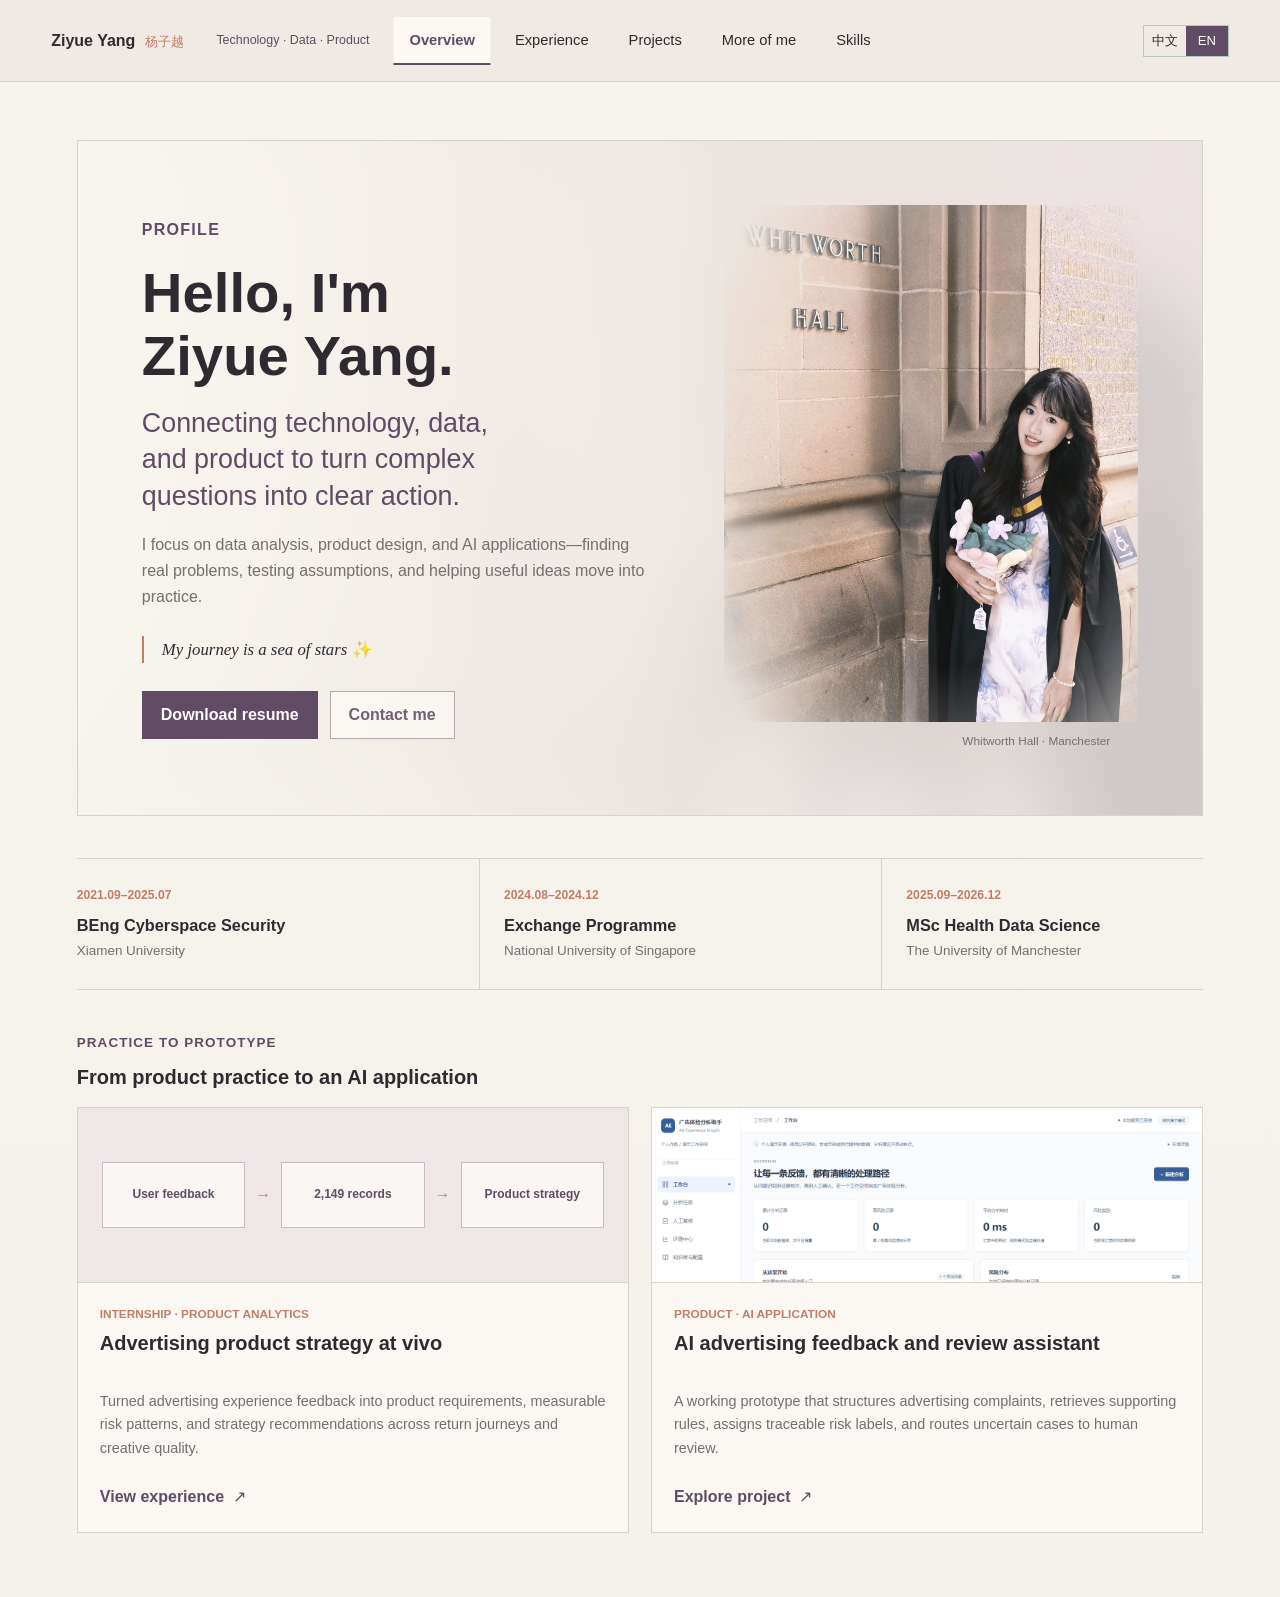
==== commit 35ba62ef: "Improve portfolio navigation and refresh project evidence" ====
--- a/index.html
+++ b/index.html
@@ -65,7 +65,7 @@
                 <p class="project-type" data-i18n="internshipProject">Internship · Product analytics</p>
                 <h3 data-i18n="vivoFeatureTitle">Advertising product strategy at vivo</h3>
                 <p data-i18n="vivoFeatureText">Turned advertising experience feedback into product requirements, measurable risk patterns, and strategy recommendations across return journeys and creative quality.</p>
-                <button type="button" class="text-button" data-view-jump="experience"><span data-i18n="openExperience">View experience</span><span aria-hidden="true">↗</span></button>
+                <button type="button" class="text-button" data-view-jump="vivo-internship"><span data-i18n="openExperience">View experience</span><span aria-hidden="true">↗</span></button>
               </div>
             </article>
             <article class="project-preview rag-preview">
@@ -91,12 +91,12 @@
                 <div class="experience-meta"><span>2023.07–09</span><span data-i18n="internship">Internship</span></div>
                 <div><h2 data-i18n="qingyangRole">Product Intern</h2><p class="place" data-i18n="qingyangPlace">Qingyang Big Data · Gongqingcheng Qingchuang Group</p><ul><li data-i18n="qingyangPoint1">Researched facial recognition and trusted identity-verification scenarios across public safety, controlled access, banking, and retail services.</li><li data-i18n="qingyangPoint2">Translated accuracy, access efficiency, data security, and privacy requirements into collection, identity matching, feedback, and exception-handling flows.</li><li data-i18n="qingyangPoint3">Contributed to scenario fit, process design, risk controls, and deployment recommendations with reference to local policy and data-compliance requirements.</li></ul>
                   <details class="experience-gallery"><summary data-i18n="viewSceneIllustrations">View scene illustrations</summary><div class="experience-gallery-grid">
-                    <figure><img src="assets/identity-verification-flow.webp" alt="Illustration of a privacy-aware identity verification workflow" loading="lazy"><figcaption data-i18n="identityFlowCaption">Trusted identity-verification workflow · scene illustration</figcaption></figure>
-                    <figure><img src="assets/identity-bank-scene.webp" alt="Illustration of privacy-aware facial verification in a banking scenario" loading="lazy"><figcaption data-i18n="bankSceneCaption">Facial verification in a banking service · scene illustration</figcaption></figure>
+                    <figure><ol class="verification-flow"><li>告知用途并取得同意 / Consent</li><li>采集与活体检测 / Liveness</li><li>身份比对 / Match</li><li>通过则继续，否则重试或转人工 / Proceed or review</li></ol></figure>
+                    <figure><a href="https://www.caixabank.com/en/headlines/news/caixabank-atms-with-facial-recognition-technology-throughout-spain?id=42302"><img src="https://www.caixabank.com/docs/comunicacion/67890_mini.jpg" alt="CaixaBank biometric ATM" loading="lazy">CaixaBank · 官方案例（非实习现场） / Official case</a></figure>
                   </div></details>
                 </div>
               </article>
-              <article>
+              <article id="vivo-internship" tabindex="-1">
                 <div class="experience-meta"><span>2025.02–06</span><span data-i18n="internship">Internship</span></div>
                 <div><h2 data-i18n="vivoRole">Advertising Strategy Product Intern</h2><p class="place" data-i18n="vivoPlace">vivo Mobile Communication (Shenzhen)</p><ul><li data-i18n="vivoPoint1">Mapped the system advertising journey and helped design a one-click return mechanism across H5, Deeplink, target-app, and source-media states; produced PRDs, process maps, and strategy configurations through launch.</li><li data-i18n="vivoPoint2">Cleaned and classified 2,149 negative-feedback records, then used SQL and Excel to analyse exposure, CTR, eCPM, and feedback rate across audience, industry, promotion type, and creative dimensions.</li><li data-i18n="vivoPoint3">Contributed to creative-quality evaluation using clarity, freshness, and first-three-second appeal. During continued optimisation, 3-second video play rate rose from 34% to 40%, and S&A-quality creative exposure share from 70% to 95%.</li></ul>
                   <details class="experience-gallery"><summary data-i18n="viewInternshipPhotos">View internship photos</summary><div class="experience-gallery-grid">
@@ -186,7 +186,7 @@
           </section>
         </section>
         <section class="view" data-view="about" aria-labelledby="about-title">
-          <header class="page-heading skills-heading"><p class="eyebrow" data-i18n="navAbout">Skills</p><h1 id="about-title" data-i18n="skillsTitle">A practical toolkit across product, data, technology, and communication.</h1><p data-i18n="skillsIntro">A concise summary based on my resume and project work.</p></header>
+          <header class="page-heading skills-heading"><p class="eyebrow" data-i18n="navAbout">Skills</p><h1 id="about-title" data-i18n="skillsTitle">A practical toolkit across product, data, technology, and communication.</h1></header>
           <div class="skills-grid">
             <article><span>01</span><h2 data-i18n="skillProductTitle">Product & business</h2><p data-i18n="skillProductText">Requirements analysis, PRDs, workflow and strategy design, competitor research, grey launch, effect review, and advertising experience governance.</p><div class="skill-tags"><b>PRD</b><b data-i18n="requirementsTag">Requirements</b><b data-i18n="researchTag">Research</b><b data-i18n="reviewTag">Review</b></div></article>
             <article><span>02</span><h2 data-i18n="skillDataTitle">Data & analysis</h2><p data-i18n="skillDataText">Data cleaning, metric decomposition, multidimensional analysis, visualisation, and basic statistical modelling.</p><div class="skill-tags"><b>SQL</b><b>Python</b><b>R</b><b>Excel</b><b>Tableau</b></div></article>
@@ -208,6 +208,7 @@
     <article class="project-detail" data-project-detail="rag">
       <header><p class="project-type" data-i18n="productProject">Product · AI application</p><h2 data-i18n="ragDetailTitle">Advertising experience insight and review assistant</h2><p data-i18n="ragDetailLead">An independent, working prototype for turning scattered advertising feedback into a traceable analysis and human-review workflow.</p></header>
       <div class="detail-grid"><section><h3 data-i18n="background">Background</h3><p data-i18n="ragBackground">Advertising complaints are often unstructured, difficult to classify consistently, and hard to connect to the evidence needed for review. The prototype explores a clearer operational workflow.</p></section><section><h3 data-i18n="approach">Approach</h3><p data-i18n="ragApproach">I defined 13 experience labels, designed single and CSV batch analysis, and combined local rule retrieval, deterministic checks, and model output. High-risk or low-confidence records enter a manual-review queue.</p></section><section><h3 data-i18n="implementation">Implementation</h3><p data-i18n="ragImplementation">The product uses Next.js, FastAPI, and SQLite, with structured records, prompt and policy management, evaluation views, review history, and safeguards for evidence checks and sensitive data.</p></section><section><h3 data-i18n="boundary">Boundary</h3><p data-i18n="ragBoundary">The current version is an independent demonstration using public rules, synthetic data, and user input. It does not connect to vivo systems or production data and does not automate enforcement decisions.</p></section></div>
+      <p>Workspace 2.0 · 合成演示数据 / Synthetic demo data · <a href="https://github.com/paetty/ad-review-agent">GitHub ↗</a></p>
       <div class="detail-gallery"><button type="button" data-lightbox-src="assets/rag-workspace-latest.png"><img src="assets/rag-workspace-latest.png" alt="AI advertising assistant workspace"><span data-i18n="ragWorkspaceCaption">Workspace and risk overview</span></button><button type="button" data-lightbox-src="assets/rag-analysis-latest.png"><img src="assets/rag-analysis-latest.png" alt="Advertising feedback analysis task"><span data-i18n="ragAnalysisCaption">Analysis task workflow</span></button><button type="button" data-lightbox-src="assets/rag-review-latest.png"><img src="assets/rag-review-latest.png" alt="Human review queue for advertising feedback"><span data-i18n="ragReviewCaption">Human-review queue and decision record</span></button><button type="button" data-lightbox-src="assets/rag-evaluation-latest.png"><img src="assets/rag-evaluation-latest.png" alt="Advertising assistant evaluation centre"><span data-i18n="ragEvaluationCaption">Evaluation centre</span></button><button type="button" data-lightbox-src="assets/rag-knowledge-latest.png"><img src="assets/rag-knowledge-latest.png" alt="Advertising policy knowledge base configuration"><span data-i18n="ragKnowledgeCaption">Knowledge base and configuration</span></button></div>
     </article>
   </dialog>
--- a/styles.css
+++ b/styles.css
@@ -1308,6 +1308,12 @@
 a:focus-visible,
 [tabindex]:focus-visible { outline: 3px solid rgba(156,122,137,.42); outline-offset: 3px; }
 
+#vivo-internship { scroll-margin-top: 6rem; }
+.verification-flow { display: grid; gap: .75rem; margin: 0; padding: 1rem 1rem 1rem 2.75rem; }
+.verification-flow li { padding: .65rem; border: 1px solid #ded3ce; background: #faf7f3; }
+.experience-gallery-grid figure > a { display: block; }
+.experience-gallery-grid figure > a > span { display: block; padding: .75rem 1rem; }
+
 @media (prefers-reduced-motion: reduce) {
   *, *::before, *::after { scroll-behavior: auto !important; animation-duration: .01ms !important; transition-duration: .01ms !important; }
 }
